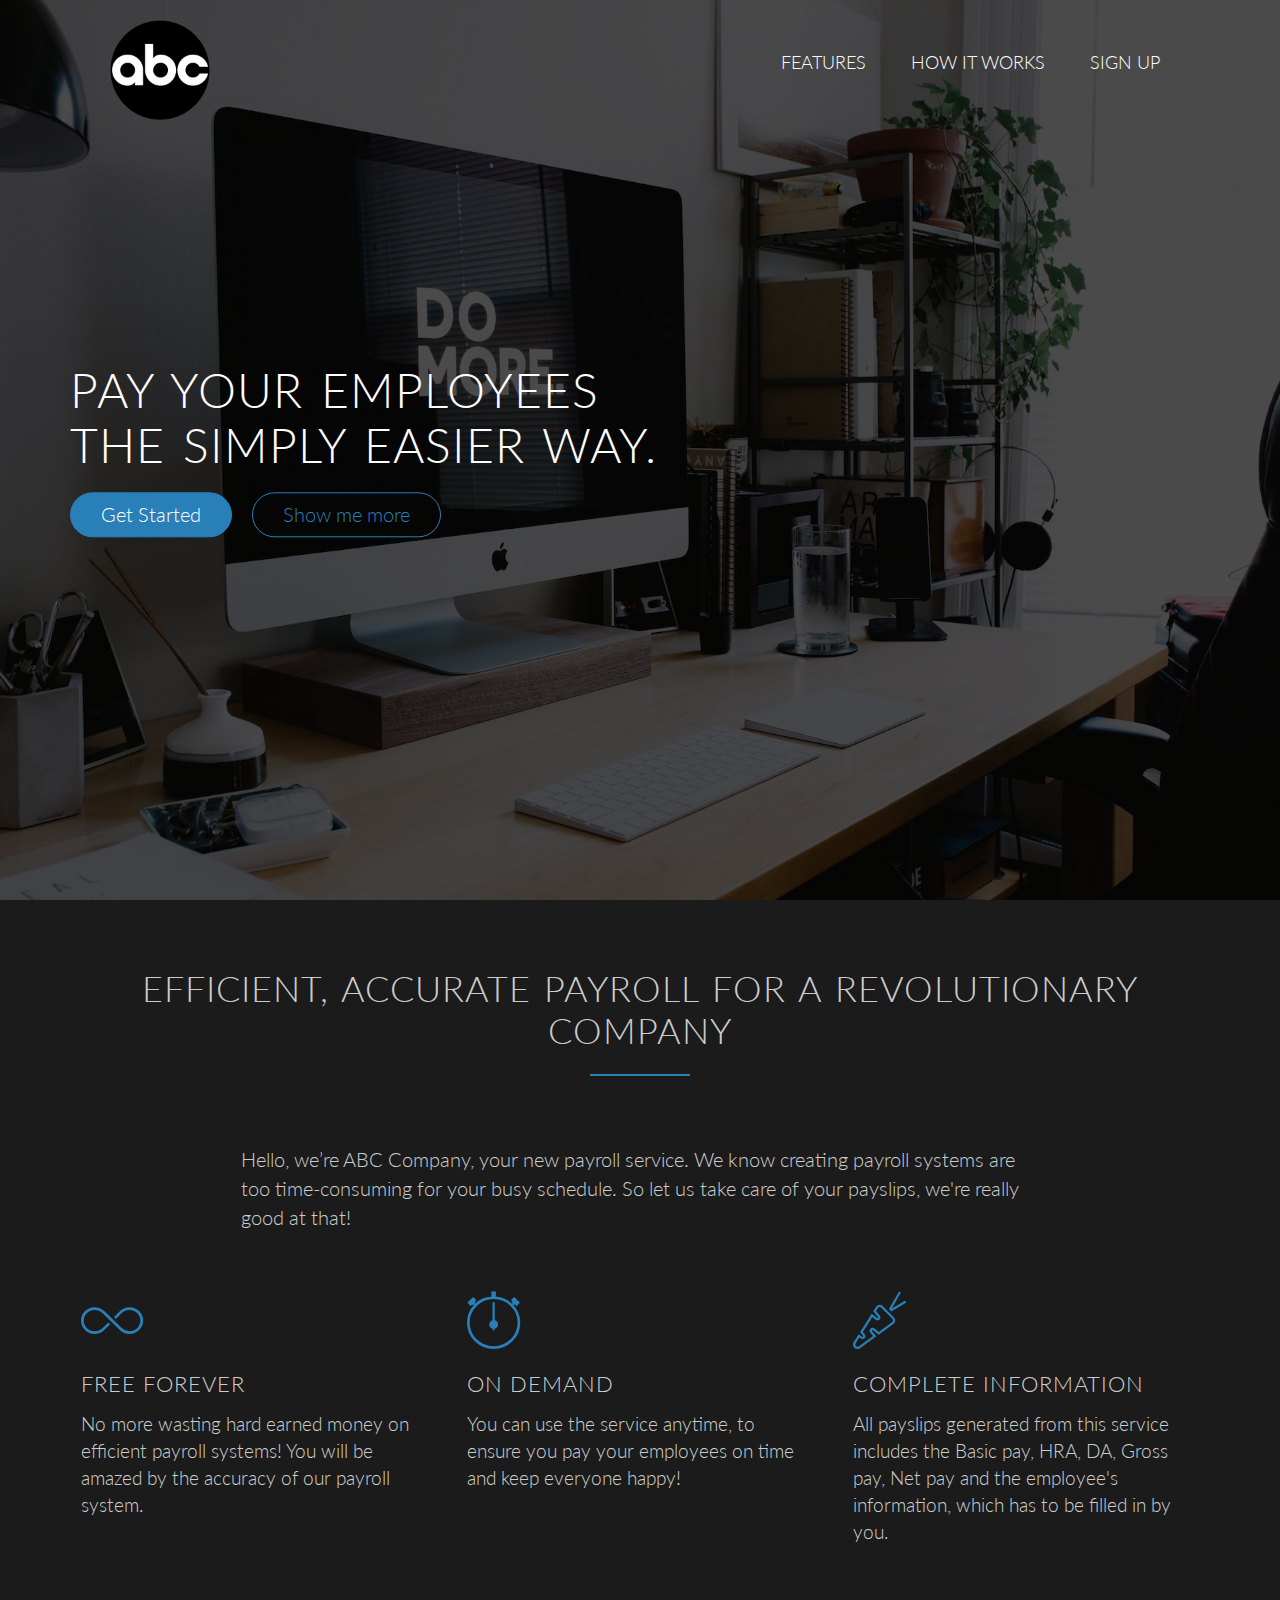
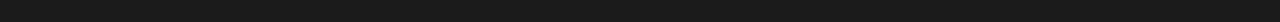
==== index.html @ 4383b429 "Initial Commit" ====
<!DOCTYPE html>
<html>
    
    <head>
        <link rel="stylesheet" type="text/css" href="vendors/css/normalize.css">
        <link rel="stylesheet" type="text/css" href="vendors/css/grid.css">
        <link rel="stylesheet" type="text/css" href="vendors/css/ionicons.min.css">
        <link rel="stylesheet" type="text/css" href="resources/css/style.css">
        <link rel="preconnect" href="https://fonts.gstatic.com">
        <link href="https://fonts.googleapis.com/css2?family=Lato:ital,wght@0,100;0,300;0,400;1,300&display=swap" rel="stylesheet">
        <title>ABC Employee Payroll</title>
    </head>

    <body>
        <header>
            <nav>
                <div class="row">
                   <img src="resources/img/logo.png" alt="ABC Company Logo" class="logo">
                   <ul class="main-nav">
                       <li><a href="#">Features</a></li>
                       <li><a href="#">How it works</a></li>
                       <!--<li><a href="#">Why us</a></li>-->
                       <li><a href="#">Sign Up</a></li>
                   </ul>
                </div>
            </nav>
            <div class="hero-text-box">
                <h1>Pay your employees<br>The simply easier way.</h1>
                <a class="btn btn-full" href="#">Get Started</a>
                <a class="btn btn-ghost" href="#">Show me more</a>
            </div>
        </header>

        <section></section>
        <!------>
        <section class="section-features">
            <div class="row">
                <h2>Efficient, accurate payroll for a revolutionary company</h2>
                <p class="long-copy">
                 Hello, we’re ABC Company, your new payroll service. We know creating payroll systems are too time-consuming for your busy schedule. So let us take care of your payslips, we're really good at that!
                </p>
            </div>
 
            <div class="row">
                 <div class="col span-1-of-3 box">
                     <i class="ion-ios-infinite-outline icon-big"></i>
                    <h3>Free Forever</h3>
                    <p>
                      No more wasting hard earned money on efficient payroll systems! You will be amazed by the accuracy of our payroll system.
                    </p>
                 </div>
 
                 <div class="col span-1-of-3 box">
                     <i class="ion-ios-stopwatch-outline icon-big"></i>
                     <h3>On Demand</h3>
                     <p>
                      You can use the service anytime, to ensure you pay your employees on time and keep everyone happy!
                     </p>
                 </div>
 
                 <div class="col span-1-of-3 box">
                     <i class="ion-ios-nutrition-outline icon-big"></i>
                     <h3>Complete Information</h3>
                     <p>
                      All payslips generated from this service includes the Basic pay, HRA, DA, Gross pay, Net pay and the employee's information, which has to be filled in by you.
                     </p>
                 </div>
            </div>
        </section>
 
    </body>
</html>
---- vendors/css/grid.css ----
/*  SECTIONS  ============================================================================= */

.section {
	clear: both;
	padding: 0px;
	margin: 0px;
}

/*  GROUPING  ============================================================================= */

.row {
    zoom: 1; /* For IE 6/7 (trigger hasLayout) */
}

.row:before,
.row:after {
    content:"";
    display:table;
}
.row:after {
    clear:both;
}

/*  GRID COLUMN SETUP   ==================================================================== */

.col {
	display: block;
	float:left;
	margin: 1% 0 1% 1.6%;
}

.col:first-child { margin-left: 0; } /* all browsers except IE6 and lower */


/*  REMOVE MARGINS AS ALL GO FULL WIDTH AT 480 PIXELS */

@media only screen and (max-width: 480px) {
	.col { 
		/*margin: 1% 0 1% 0%;*/
        margin: 0;
	}
}


/*  GRID OF TWO   ============================================================================= */


.span-2-of-2 {
	width: 100%;
}

.span-1-of-2 {
	width: 49.2%;
}

/*  GO FULL WIDTH AT LESS THAN 480 PIXELS */

@media only screen and (max-width: 480px) {
	.span-2-of-2 {
		width: 100%; 
	}
	.span-1-of-2 {
		width: 100%; 
	}
}


/*  GRID OF THREE   ============================================================================= */

	
.span-3-of-3 {
	width: 100%; 
}

.span-2-of-3 {
	width: 66.13%; 
}

.span-1-of-3 {
	width: 32.26%; 
}


/*  GO FULL WIDTH AT LESS THAN 480 PIXELS */

@media only screen and (max-width: 480px) {
	.span-3-of-3 {
		width: 100%; 
	}
	.span-2-of-3 {
		width: 100%; 
	}
	.span-1-of-3 {
		width: 100%;
	}
}

/*  GRID OF FOUR   ============================================================================= */

	
.span-4-of-4 {
	width: 100%; 
}

.span-3-of-4 {
	width: 74.6%; 
}

.span-2-of-4 {
	width: 49.2%; 
}

.span-1-of-4 {
	width: 23.8%; 
}


/*  GO FULL WIDTH AT LESS THAN 480 PIXELS */

@media only screen and (max-width: 480px) {
	.span-4-of-4 {
		width: 100%; 
	}
	.span-3-of-4 {
		width: 100%; 
	}
	.span-2-of-4 {
		width: 100%; 
	}
	.span-1-of-4 {
		width: 100%; 
	}
}


/*  GRID OF FIVE   ============================================================================= */

	
.span-5-of-5 {
	width: 100%;
}

.span-4-of-5 {
  	width: 79.68%; 
}

.span-3-of-5 {
  	width: 59.36%; 
}

.span-2-of-5 {
  	width: 39.04%;
}

.span-1-of-5 {
  	width: 18.72%;
}


/*  GO FULL WIDTH AT LESS THAN 480 PIXELS */

@media only screen and (max-width: 480px) {
	.span-5-of-5 {
		width: 100%; 
	}
	.span-4-of-5 {
		width: 100%; 
	}
	.span-3-of-5 {
		width: 100%; 
	}
	.span-2-of-5 {
		width: 100%; 
	}
	.span-1-of-5 {
		width: 100%; 
	}
}


/*  GRID OF SIX   ============================================================================= */


.span-6-of-6 {
	width: 100%;
}

.span-5-of-6 {
  	width: 83.06%;
}

.span-4-of-6 {
  	width: 66.13%;
}

.span-3-of-6 {
  	width: 49.2%;
}

.span-2-of-6 {
  	width: 32.26%;
}

.span-1-of-6 {
  	width: 15.33%;
}


/*  GO FULL WIDTH AT LESS THAN 480 PIXELS */

@media only screen and (max-width: 480px) {
	.span-6-of-6 {
		width: 100%; 
	}
	.span-5-of-6 {
		width: 100%; 
	}
	.span-4-of-6 {
		width: 100%; 
	}
	.span-3-of-6 {
		width: 100%; 
	}
	.span-2-of-6 {
		width: 100%; 
	}
	.span-1-of-6 {
		width: 100%; 
	}
}



/*  GRID OF SEVEN   ============================================================================= */


.span-7-of-7 {
	width: 100%;
}

.span-6-of-7 {
	width: 85.48%;
}

.span-5-of-7 {
  	width: 70.97%;
}

.span-4-of-7 {
  	width: 56.45%;
}

.span-3-of-7 {
  	width: 41.94%;
}

.span-2-of-7 {
  	width: 27.42%;
}

.span-1-of-7 {
  	width: 12.91%;
}


/*  GO FULL WIDTH AT LESS THAN 480 PIXELS */

@media only screen and (max-width: 480px) {
	.span-7-of-7 {
		width: 100%; 
	}
	.span-6-of-7 {
		width: 100%; 
	}
	.span-5-of-7 {
		width: 100%; 
	}
	.span-4-of-7 {
		width: 100%; 
	}
	.span-3-of-7 {
		width: 100%; 
	}
	.span-2-of-7 {
		width: 100%; 
	}
	.span-1-of-7 {
		width: 100%; 
	}
}


/*  GRID OF EIGHT   ============================================================================= */

	
.span-8-of-8 {
	width: 100%;
}

.span-7-of-8 {
	width: 87.3%; 
}

.span-6-of-8 {
	width: 74.6%; 
}

.span-5-of-8 {
	width: 61.9%; 
}

.span-4-of-8 {
	width: 49.2%; 
}

.span-3-of-8 {
	width: 36.5%;
}

.span-2-of-8 {
	width: 23.8%; 
}

.span-1-of-8 {
	width: 11.1%; 
}


/*  GO FULL WIDTH AT LESS THAN 480 PIXELS */

@media only screen and (max-width: 480px) {
	.span-8-of-8 {
		width: 100%; 
	}
	.span-7-of-8 {
		width: 100%; 
	}
	.span-6-of-8 {
		width: 100%; 
	}
	.span-5-of-8 {
		width: 100%; 
	}
	.span-4-of-8 {
		width: 100%; 
	}
	.span-3-of-8 {
		width: 100%; 
	}
	.span-2-of-8 {
		width: 100%; 
	}
	.span-1-of-8 {
		width: 100%; 
	}
}


/*  GRID OF NINE   ============================================================================= */


.span-9-of-9 {
	width: 100%;
}

.span-8-of-9 {
	width: 88.71%;
}

.span-7-of-9 {
	width: 77.42%; 
}

.span-6-of-9 {
	width: 66.13%; 
}

.span-5-of-9 {
	width: 54.84%; 
}

.span-4-of-9 {
	width: 43.55%; 
}

.span-3-of-9 {
	width: 32.26%;
}

.span-2-of-9 {
	width: 20.97%; 
}

.span-1-of-9 {
	width: 9.68%; 
}


/*  GO FULL WIDTH AT LESS THAN 480 PIXELS */

@media only screen and (max-width: 480px) {
	.span-9-of-9 {
		width: 100%; 
	}
	.span-8-of-9 {
		width: 100%; 
	}
	.span-7-of-9 {
		width: 100%; 
	}
	.span-6-of-9 {
		width: 100%; 
	}
	.span-5-of-9 {
		width: 100%; 
	}
	.span-4-of-9 {
		width: 100%; 
	}
	.span-3-of-9 {
		width: 100%; 
	}
	.span-2-of-9 {
		width: 100%; 
	}
	.span-1-of-9 {
		width: 100%; 
	}
}


/*  GRID OF TEN   ============================================================================= */


.span-10-of-10 {
	width: 100%;
}

.span-9-of-10 {
	width: 89.84%;
}

.span-8-of-10 {
	width: 79.68%;
}

.span-7-of-10 {
	width: 69.52%; 
}

.span-6-of-10 {
	width: 59.36%; 
}

.span-5-of-10 {
	width: 49.2%; 
}

.span-4-of-10 {
	width: 39.04%; 
}

.span-3-of-10 {
	width: 28.88%;
}

.span-2-of-10 {
	width: 18.72%; 
}

.span-1-of-10 {
	width: 8.56%; 
}


/*  GO FULL WIDTH AT LESS THAN 480 PIXELS */

@media only screen and (max-width: 480px) {
	.span-10-of-10 {
		width: 100%; 
	}
	.span-9-of-10 {
		width: 100%; 
	}
	.span-8-of-10 {
		width: 100%; 
	}
	.span-7-of-10 {
		width: 100%; 
	}
	.span-6-of-10 {
		width: 100%; 
	}
	.span-5-of-10 {
		width: 100%; 
	}
	.span-4-of-10 {
		width: 100%; 
	}
	.span-3-of-10 {
		width: 100%; 
	}
	.span-2-of-10 {
		width: 100%; 
	}
	.span-1-of-10 {
		width: 100%; 
	}
}


/*  GRID OF ELEVEN   ============================================================================= */

.span-11-of-11 {
	width: 100%;
}

.span-10-of-11 {
	width: 90.76%;
}

.span-9-of-11 {
	width: 81.52%;
}

.span-8-of-11 {
	width: 72.29%;
}

.span-7-of-11 {
	width: 63.05%; 
}

.span-6-of-11 {
	width: 53.81%; 
}

.span-5-of-11 {
	width: 44.58%; 
}

.span-4-of-11 {
	width: 35.34%; 
}

.span-3-of-11 {
	width: 26.1%;
}

.span-2-of-11 {
	width: 16.87%; 
}

.span-1-of-11 {
	width: 7.63%; 
}


/*  GO FULL WIDTH AT LESS THAN 480 PIXELS */

@media only screen and (max-width: 480px) {
	.span-11-of-11 {
		width: 100%; 
	}
	.span-10-of-11 {
		width: 100%; 
	}
	.span-9-of-11 {
		width: 100%; 
	}
	.span-8-of-11 {
		width: 100%; 
	}
	.span-7-of-11 {
		width: 100%; 
	}
	.span-6-of-11 {
		width: 100%; 
	}
	.span-5-of-11 {
		width: 100%; 
	}
	.span-4-of-11 {
		width: 100%; 
	}
	.span-3-of-11 {
		width: 100%; 
	}
	.span-2-of-11 {
		width: 100%; 
	}
	.span-1-of-11 {
		width: 100%; 
	}
}


/*  GRID OF TWELVE   ============================================================================= */

.span-12-of-12 {
	width: 100%;
}

.span-11-of-12 {
	width: 91.53%;
}

.span-10-of-12 {
	width: 83.06%;
}

.span-9-of-12 {
	width: 74.6%;
}

.span-8-of-12 {
	width: 66.13%;
}

.span-7-of-12 {
	width: 57.66%; 
}

.span-6-of-12 {
	width: 49.2%; 
}

.span-5-of-12 {
	width: 40.73%; 
}

.span-4-of-12 {
	width: 32.26%; 
}

.span-3-of-12 {
	width: 23.8%;
}

.span-2-of-12 {
	width: 15.33%; 
}

.span-1-of-12 {
	width: 6.86%; 
}


/*  GO FULL WIDTH AT LESS THAN 480 PIXELS */

@media only screen and (max-width: 480px) {
	.span-12-of-12 {
		width: 100%; 
	}
	.span-11-of-12 {
		width: 100%; 
	}
	.span-10-of-12 {
		width: 100%; 
	}
	.span-9-of-12 {
		width: 100%; 
	}
	.span-8-of-12 {
		width: 100%; 
	}
	.span-7-of-12 {
		width: 100%; 
	}
	.span-6-of-12 {
		width: 100%; 
	}
	.span-5-of-12 {
		width: 100%; 
	}
	.span-4-of-12 {
		width: 100%; 
	}
	.span-3-of-12 {
		width: 100%; 
	}
	.span-2-of-12 {
		width: 100%; 
	}
	.span-1-of-12 {
		width: 100%; 
	}
}
---- resources/css/style.css ----
/*
BLUE COLOR: #2980b9
BLUE COLOR 2: #236d9d
*/


/*-------------------------------------------------------
-----------------------BASIC SETUP-----------------------
---------------------------------------------------------*/

* {
    margin: 0;
    padding: 0;
    box-sizing: border-box;
}

html {
    background-color: #1b1b1b;
    color: rgba(253, 253, 253, 0.801);
    font-family: 'Lato', 'Arial', sans-serif;
    font-weight: 300;
    font-size: 20px;
    text-rendering: optimizeLegibility;
}

.clearfix {zoom: 1}
.clearfix:after {
    content: '-';
    clear: both;
    display: block;
    height: 0;
    visibility: hidden;
}

/*****/
/*---------------------------------------------------------------
-----------------------REUSABLE COMPONENTS-----------------------
-----------------------------------------------------------------*/

.row {
    max-width: 1140px;
    margin: 0 auto;
}

.section {
    padding: 80px 0;
}

.box {
    padding: 1%;
}


/*-----------------------HEADINGS-----------------------*/

h1,
h2,
h3 { 
    font-weight: 300;
    text-transform: uppercase;
    letter-spacing: 1px; 
}

h1 {
    margin-top: 0;
    margin-bottom: 20px;
    color: #fff;
    font-size: 240%;
    word-spacing: 4px;
}

h2{
    font-size: 180%;
    word-spacing: 2px;
    text-align: center;
    margin: 6% 0%;
}

h3{
    font-size: 110%;
    margin-bottom: 15px;
}

h2:after {
    display: block;
    height: 2px;
    background-color: #2980b9;
    content: " ";
    width: 100px;
    margin: 0 auto;
    margin-top: 23px;
}

/*-----------------------PARAGRAPHS-----------------------*/

.long-copy {
    line-height: 145%;
    width: 70%;
    margin-left: 15%;
}

.box p{
    font-size: 93%;
    line-height: 145%;
}

/*-----------------------ICONS-----------------------*/

.icon-big {
    font-size: 355%;
    display: block;
    color: #2980b9;
    margin-bottom: 10px;

}

.icon-small {
    display: inline-block;
    width: 30px;
    text-align: center;
    color: #2980b9;
    font-size: 120%;
    margin-right: 10px;

    /*secrets to allign text and icons*/
    line-height: 120%;
    vertical-align: middle;
    margin-top: -5px;
}

/*-----------------------LINKS------------------------*/

a:link,
a:visited {
    color: #2980b9;
    text-decoration: none;
    padding-bottom: 1px;
    border-bottom: 1px solid #2980b9;
    transition: border-bottom 0.6s, color 0.6s;
}

a:hover,
a:active {
    color: #555;
    border-bottom: 1px solid transparent;
}

/*-----------------------BUTTONS-----------------------*/

.btn:link,
.btn:visited,
input[type=submit] {
    display: inline-block;
    padding: 10px 30px;
    font-weight: 300;
    text-decoration: none;
    border-radius: 200px;
    transition: background-color 0.2s, border 0.2s, color 0.2s;
}

.btn-full:link,
.btn-full:visited,
input[type=submit] {
    background-color: #2980b9;
    border: 1px solid #2980b9;
    color: #fff;
    margin-right: 15px;
}

.btn-ghost:link,
.btn-ghost:visited {
    border: 1px solid #2980b9;
    color: #2980b9;
}

.btn:hover,
.btn:active,
input[type=submit]:hover,
input[type=submit]:active {
    background-color: #236d9d;
}

.btn-full:hover,
.btn-full:active {
    background-color: #236d9d;
    border: 1px solid #236d9d;
}

.btn-ghost:hover,
.btn-ghost:active {
    border: 1px solid #236d9d;
    color: #fff;
}




/*----------------------------------------------------
-------------------------HEADER-----------------------
------------------------------------------------------*/

header {
    background-image: linear-gradient(rgba(0, 0, 0, 0.700), rgba(0, 0, 0, 0.70)), url(img/hero.jpg);
    background-size: cover;
    background-position: center;
    height: 100vh;
    background-attachment: fixed;
}

.hero-text-box {
    position: absolute;
    width: 1140px;
    top: 50%;
    left: 50%;
    transform: translate(-50%, -50%);
}

.logo {
    height: 100px;
    width: auto;
    float: left;
    margin-top: 20px;
    margin-left: 40px;
}

.main-nav {
    float: right;
    list-style: none;
    margin-top: 50px;
    margin-right: 50px;
}

.main-nav li {
    display: inline;
    margin-left: 40px;
}

.main-nav li a:link,
.main-nav li a:visited {
    padding: 8px 0px;
    color: #fff;
    text-decoration: none;
    text-transform: uppercase;
    font-size: 90%;
    border-bottom: 2px solid transparent;
    transition: border-bottom 0.4s;
}

.main-nav li a:hover,
.main-nav li a:active {
    border-bottom: 2px solid #2980b9;
}

/*----------------------------------------------------
-------------------------FEATURES---------------------
------------------------------------------------------*/

.section-features {
    margin-bottom: 53px;
}

.section-features .long-copy {
    margin-bottom: 25px;
}
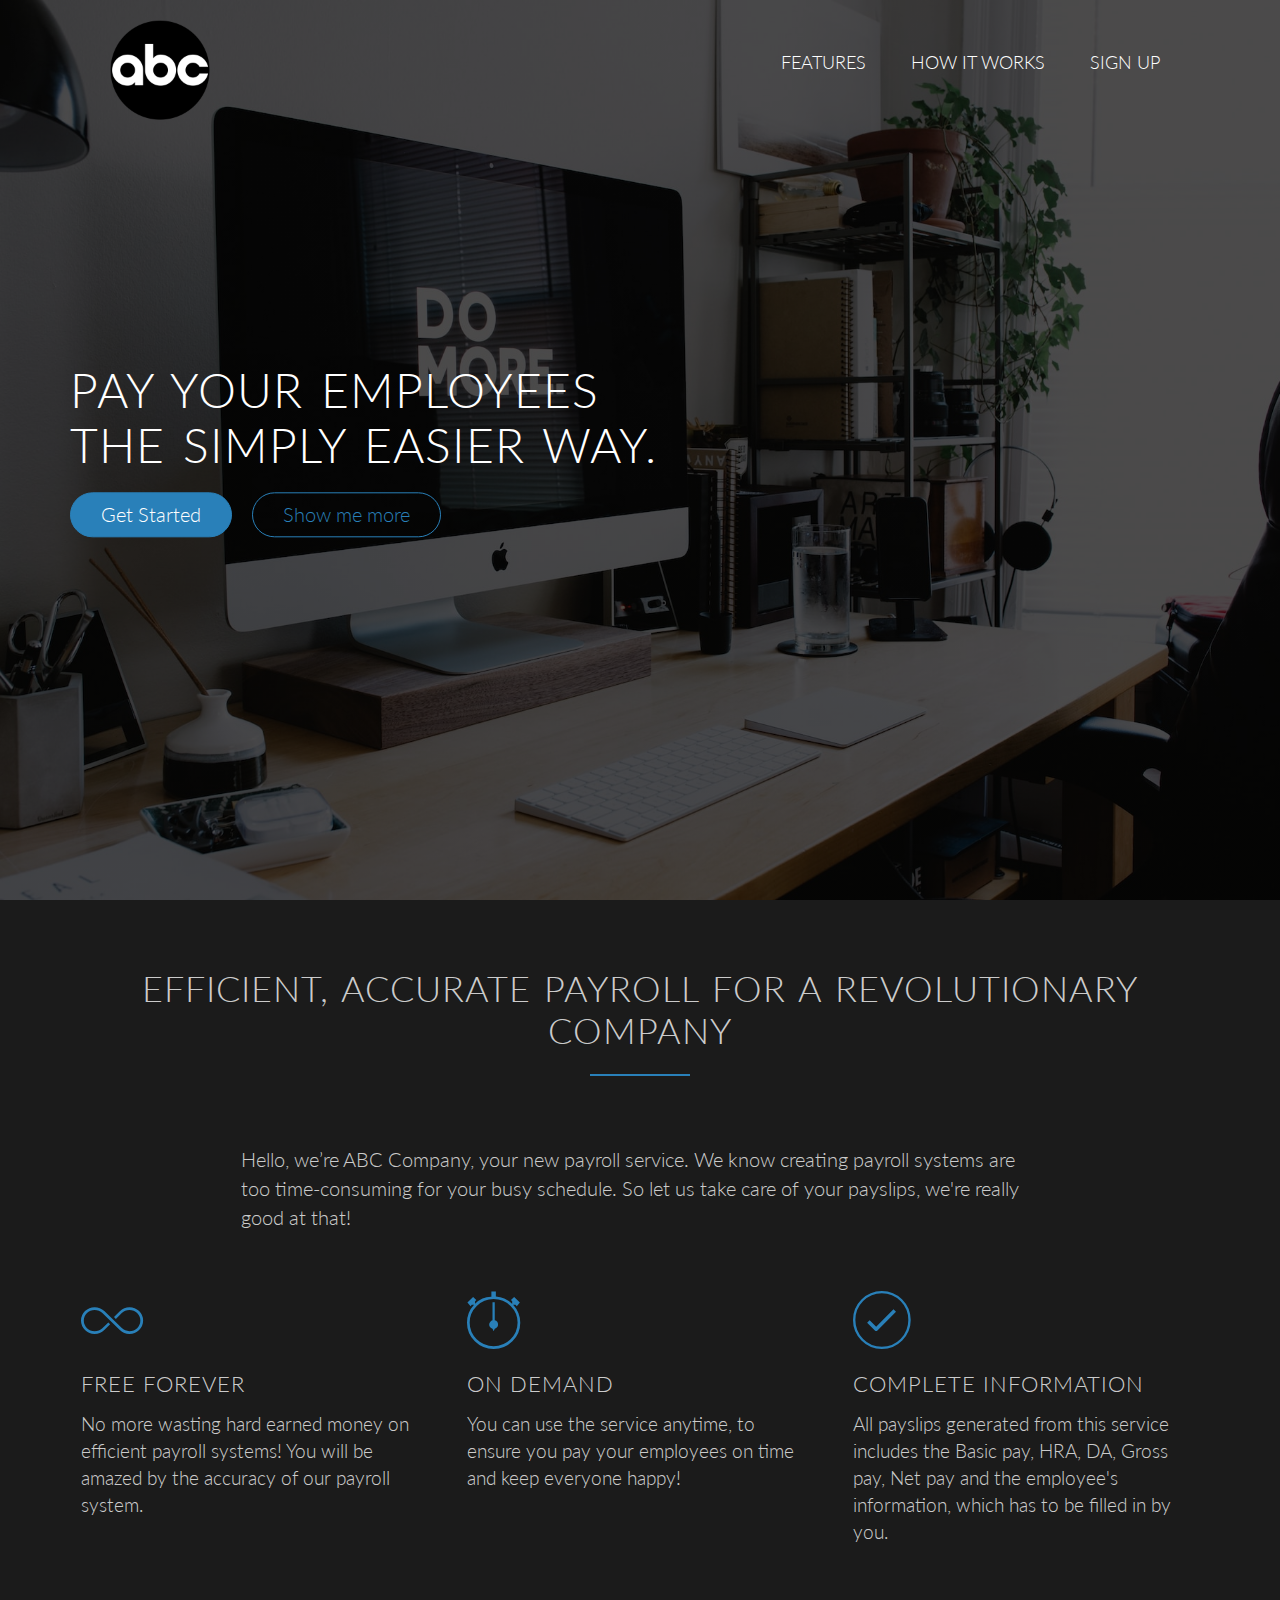
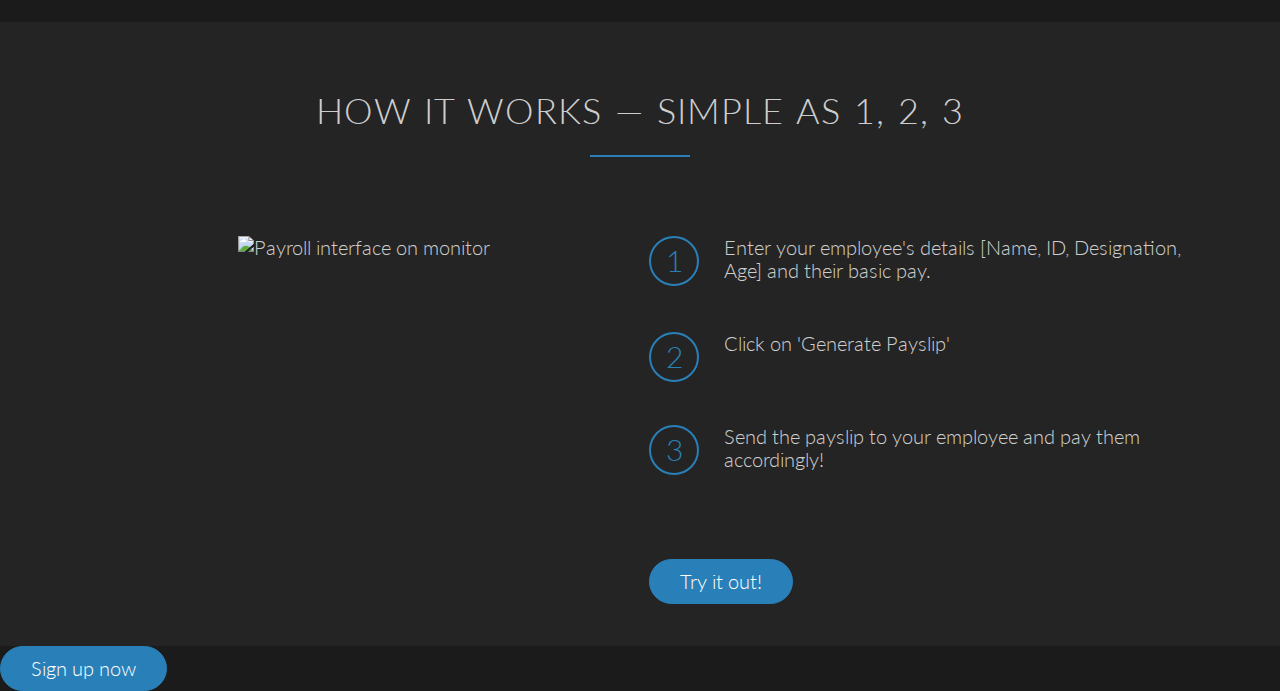
==== commit de1482be: "Second Class Commit" ====
--- a/index.html
+++ b/index.html
@@ -59,7 +59,7 @@
                  </div>
  
                  <div class="col span-1-of-3 box">
-                     <i class="ion-ios-nutrition-outline icon-big"></i>
+                     <i class="ion-ios-checkmark-outline icon-big"></i>
                      <h3>Complete Information</h3>
                      <p>
                       All payslips generated from this service includes the Basic pay, HRA, DA, Gross pay, Net pay and the employee's information, which has to be filled in by you.
@@ -67,6 +67,37 @@
                  </div>
             </div>
         </section>
+
+        <section class="section-steps">
+            <div class="row">
+                <h2>How it works &mdash; Simple as 1, 2, 3</h2>
+            </div>
+            <div class="row">
+                <div class="col span-1-of-2">
+                    <img src="" alt="Payroll interface on monitor" class="interface">
+                </div>
+                <div class="col span-1-of-2">
+                    <div class="works-step">
+                        <div>1</div>
+                        <p>Enter your employee's details [Name, ID, Designation, Age] and their basic pay.</p>
+                    </div>
+                    <div class="works-step">
+                         <div>2</div>
+                         <p>Click on 'Generate Payslip'</p>
+                     </div>
+                     <div class="works-step">
+                         <div>3</div>
+                         <p>Send the payslip to your employee and pay them accordingly!</p>
+                     </div>
  
+                     <a class="btn btn-full" href="#">Try it out!</a>
+                </div>
+            </div>
+        </section>
+
+        <div>
+            <a href="#" class="btn btn-full">Sign up now</a>
+        </div>
+
     </body>
 </html>--- a/resources/css/style.css
+++ b/resources/css/style.css
@@ -262,3 +262,51 @@
 .section-features .long-copy {
     margin-bottom: 25px;
 }
+
+/*----------------------------------------------------
+-------------------HOW IT WORKS-----------------------
+------------------------------------------------------*/
+
+.section-steps {
+    background-color: #242424;
+    padding-bottom: 30px;
+}
+
+.steps-box:first-child {
+    text-align: right;
+    padding-right: 3%;
+    margin-top: 30px;
+}
+
+.steps-box:last-child {
+    padding-left: 3%;
+    margin-top: 70px;
+}
+
+.interface {
+    width: 40%;
+    margin-left: 30%;
+    margin-bottom: 4%;
+}
+
+.works-step {
+    margin-bottom: 50px;
+}
+
+.works-step:last-of-type {
+    margin-bottom: 88px;
+    margin-top: 70px;
+}
+
+.works-step div {
+    color: #2980b9;
+    border: 2px solid #2980b9;
+    border-radius: 50%;
+    height: 50px;
+    width: 50px;
+    text-align: center;
+    padding: 5px;
+    float: left;
+    font-size: 150%;
+    margin-right: 25px;
+}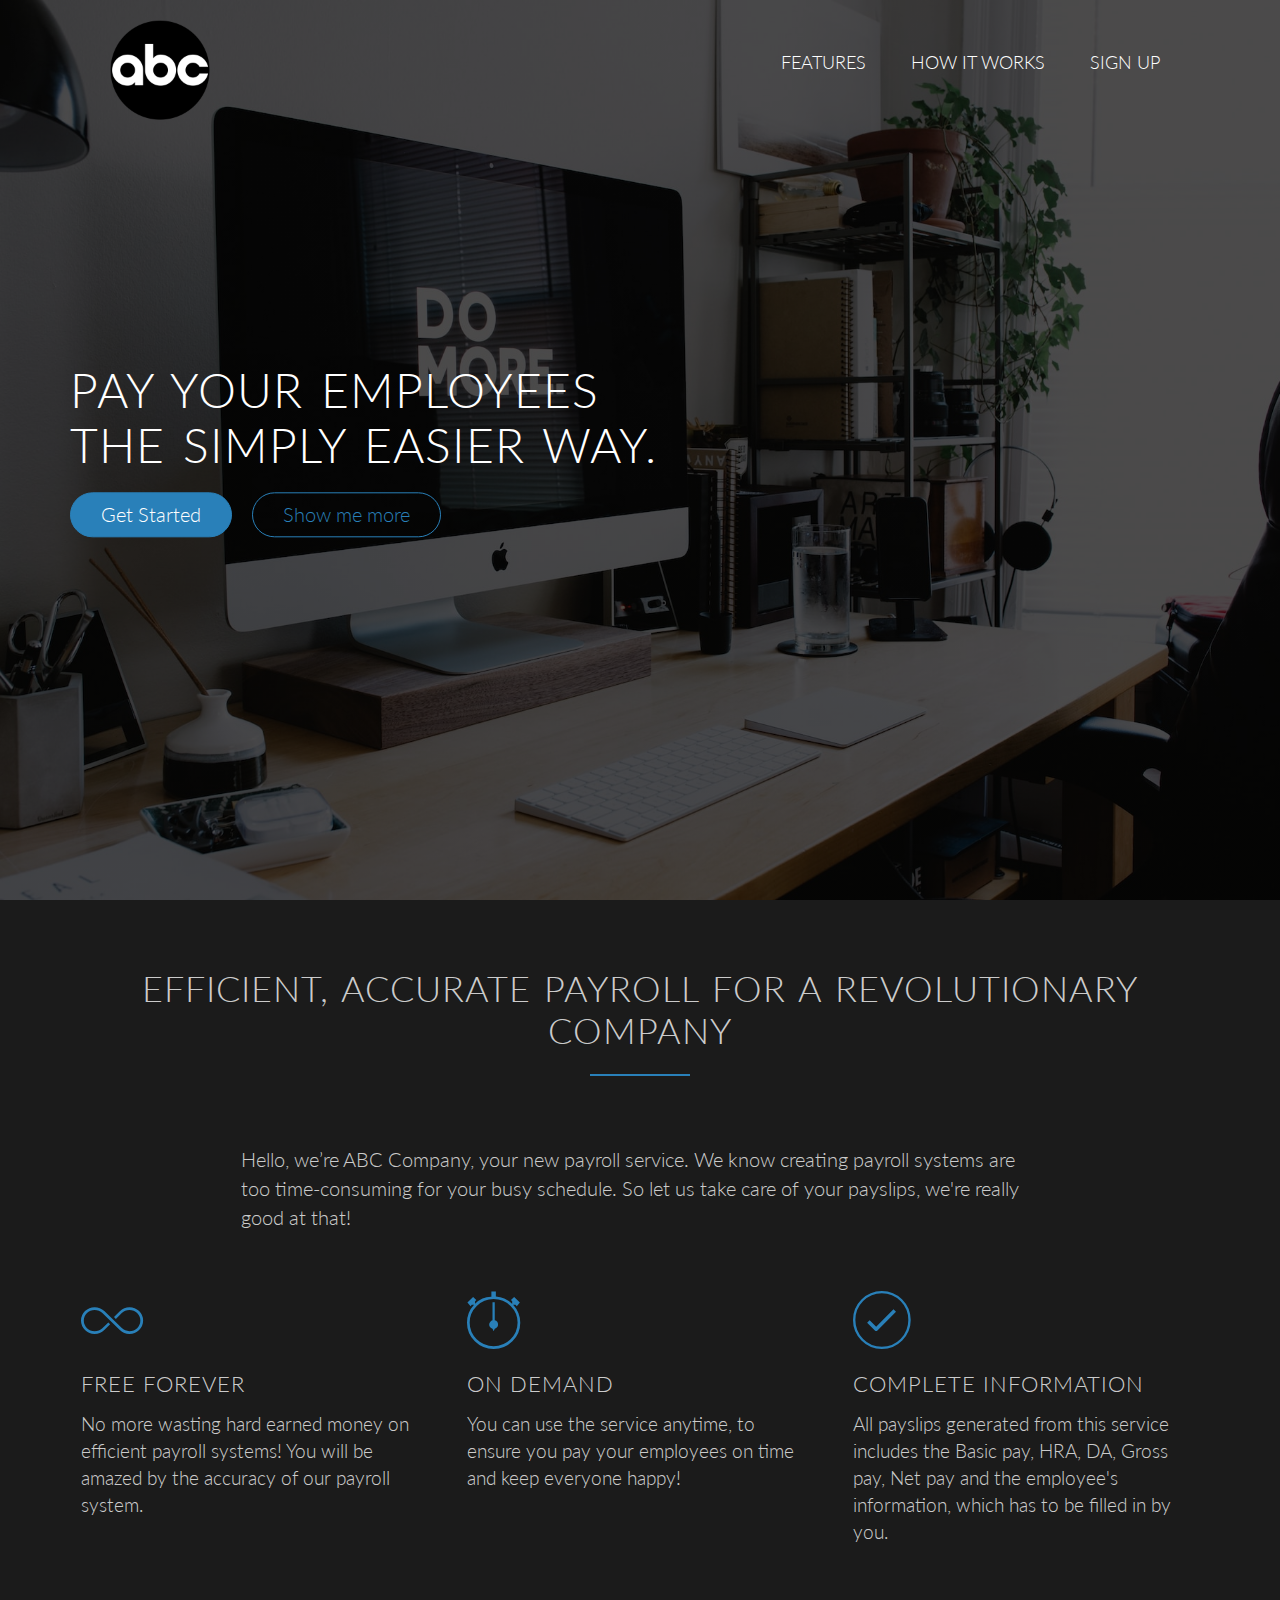
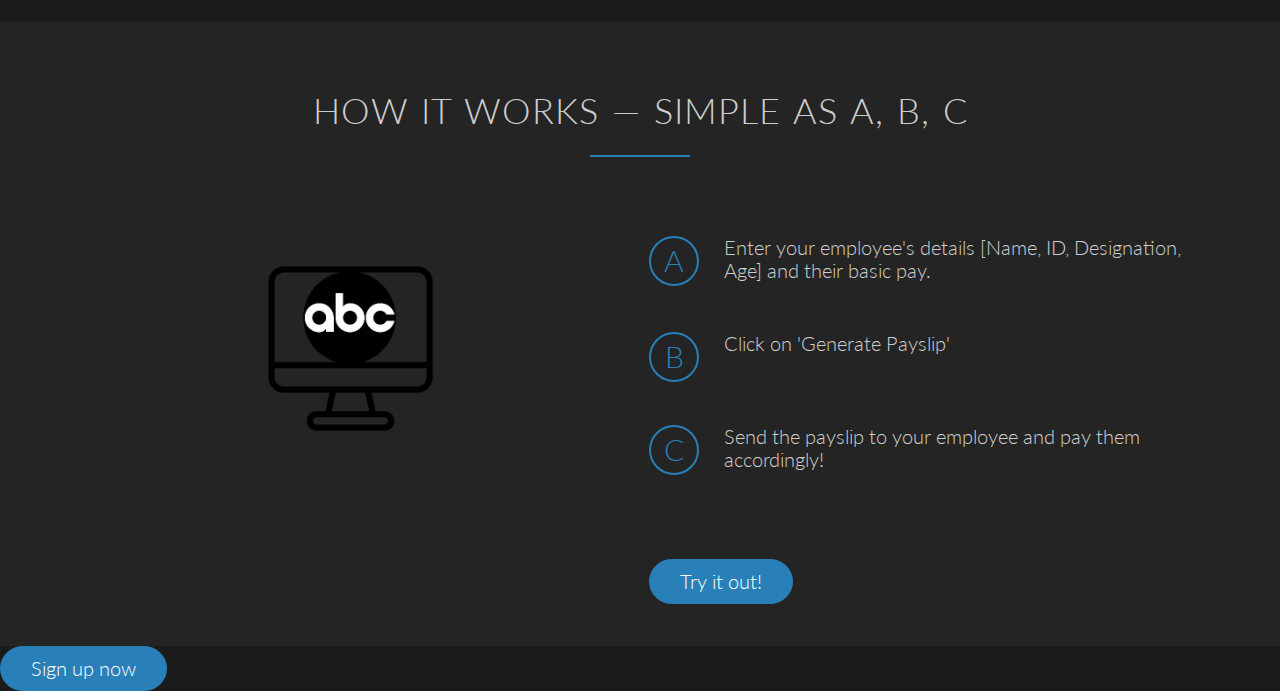
==== commit ee87b7c4: "How it Works Section Complete" ====
--- a/index.html
+++ b/index.html
@@ -1,103 +1,110 @@
 <!DOCTYPE html>
 <html>
     
-    <head>
-        <link rel="stylesheet" type="text/css" href="vendors/css/normalize.css">
-        <link rel="stylesheet" type="text/css" href="vendors/css/grid.css">
-        <link rel="stylesheet" type="text/css" href="vendors/css/ionicons.min.css">
-        <link rel="stylesheet" type="text/css" href="resources/css/style.css">
-        <link rel="preconnect" href="https://fonts.gstatic.com">
-        <link href="https://fonts.googleapis.com/css2?family=Lato:ital,wght@0,100;0,300;0,400;1,300&display=swap" rel="stylesheet">
-        <title>ABC Employee Payroll</title>
-    </head>
+  <head>
+    <link rel="stylesheet" type="text/css" href="vendors/css/normalize.css" />
+    <link rel="stylesheet" type="text/css" href="vendors/css/grid.css" />
+    <link rel="stylesheet" type="text/css" href="vendors/css/ionicons.min.css"/>
+    <link rel="stylesheet" type="text/css" href="resources/css/style.css" />
+    <link rel="preconnect" href="https://fonts.gstatic.com"/>
+    <link href="https://fonts.googleapis.com/css2?family=Lato:ital,wght@0,100;0,300;0,400;1,300&display=swap" rel="stylesheet"/>
+    <title>ABC Employee Payroll</title>
+  </head>
 
-    <body>
-        <header>
-            <nav>
-                <div class="row">
-                   <img src="resources/img/logo.png" alt="ABC Company Logo" class="logo">
-                   <ul class="main-nav">
-                       <li><a href="#">Features</a></li>
-                       <li><a href="#">How it works</a></li>
-                       <!--<li><a href="#">Why us</a></li>-->
-                       <li><a href="#">Sign Up</a></li>
-                   </ul>
-                </div>
-            </nav>
-            <div class="hero-text-box">
-                <h1>Pay your employees<br>The simply easier way.</h1>
-                <a class="btn btn-full" href="#">Get Started</a>
-                <a class="btn btn-ghost" href="#">Show me more</a>
-            </div>
-        </header>
+  <body>
 
-        <section></section>
-        <!------>
-        <section class="section-features">
-            <div class="row">
-                <h2>Efficient, accurate payroll for a revolutionary company</h2>
-                <p class="long-copy">
-                 Hello, we’re ABC Company, your new payroll service. We know creating payroll systems are too time-consuming for your busy schedule. So let us take care of your payslips, we're really good at that!
-                </p>
-            </div>
- 
-            <div class="row">
-                 <div class="col span-1-of-3 box">
-                     <i class="ion-ios-infinite-outline icon-big"></i>
-                    <h3>Free Forever</h3>
-                    <p>
-                      No more wasting hard earned money on efficient payroll systems! You will be amazed by the accuracy of our payroll system.
-                    </p>
-                 </div>
- 
-                 <div class="col span-1-of-3 box">
-                     <i class="ion-ios-stopwatch-outline icon-big"></i>
-                     <h3>On Demand</h3>
-                     <p>
-                      You can use the service anytime, to ensure you pay your employees on time and keep everyone happy!
-                     </p>
-                 </div>
- 
-                 <div class="col span-1-of-3 box">
-                     <i class="ion-ios-checkmark-outline icon-big"></i>
-                     <h3>Complete Information</h3>
-                     <p>
-                      All payslips generated from this service includes the Basic pay, HRA, DA, Gross pay, Net pay and the employee's information, which has to be filled in by you.
-                     </p>
-                 </div>
-            </div>
-        </section>
+    <header>
+      <nav>
+        <div class="row">
+          <img src="resources/img/logo.png" alt="ABC Company Logo" class="logo"/>
+          <ul class="main-nav">
+            <li><a href="#">Features</a></li>
+            <li><a href="#">How it works</a></li>
+            <!--<li><a href="#">Why us</a></li>-->
+            <li><a href="#">Sign Up</a></li>
+          </ul>
+        </div>
+      </nav>
 
-        <section class="section-steps">
-            <div class="row">
-                <h2>How it works &mdash; Simple as 1, 2, 3</h2>
-            </div>
-            <div class="row">
-                <div class="col span-1-of-2">
-                    <img src="" alt="Payroll interface on monitor" class="interface">
-                </div>
-                <div class="col span-1-of-2">
-                    <div class="works-step">
-                        <div>1</div>
-                        <p>Enter your employee's details [Name, ID, Designation, Age] and their basic pay.</p>
-                    </div>
-                    <div class="works-step">
-                         <div>2</div>
-                         <p>Click on 'Generate Payslip'</p>
-                     </div>
-                     <div class="works-step">
-                         <div>3</div>
-                         <p>Send the payslip to your employee and pay them accordingly!</p>
-                     </div>
- 
-                     <a class="btn btn-full" href="#">Try it out!</a>
-                </div>
-            </div>
-        </section>
+      <div class="hero-text-box">
+        <h1>Pay your employees <br/>The simply easier way.</h1>
+        <a class="btn btn-full" href="#">Get Started</a>
+        <a class="btn btn-ghost" href="#">Show me more</a>
+      </div>
+    </header>
 
-        <div>
-            <a href="#" class="btn btn-full">Sign up now</a>
+    <section class="section-features">
+      <div class="row">
+        <h2>Efficient, accurate payroll for a revolutionary company</h2>
+        <p class="long-copy">
+          Hello, we’re ABC Company, your new payroll service. We know creating payroll systems are too time-consuming for your busy schedule. So let us take care of your payslips, we're really good at that!
+        </p>
+      </div>
+
+      <div class="row">
+        <div class="col span-1-of-3 box">
+          <i class="ion-ios-infinite-outline icon-big"></i>
+          <h3>Free Forever</h3>
+          <p>
+            No more wasting hard earned money on efficient payroll systems! You will be amazed by the accuracy of our payroll system.
+          </p>
         </div>
 
-    </body>
+        <div class="col span-1-of-3 box">
+          <i class="ion-ios-stopwatch-outline icon-big"></i>
+          <h3>On Demand</h3>
+          <p>
+            You can use the service anytime, to ensure you pay your employees on time and keep everyone happy!
+          </p>
+        </div>
+  <!------->
+        <div class="col span-1-of-3 box">
+          <i class="ion-ios-checkmark-outline icon-big"></i>
+          <h3>Complete Information</h3>
+          <p>
+            All payslips generated from this service includes the Basic pay, HRA, DA, Gross pay, Net pay and the employee's information, which has to be filled in by you.
+          </p>
+        </div>
+      </div>
+    </section>
+
+    <section class="section-steps">
+      <div class="row">
+        <h2>How it works &mdash; Simple as A, B, C</h2>
+      </div>
+
+      <div class="row">
+        <div class="col span-1-of-2">
+          <img src="resources/img/interface-monitor.png" alt="Payroll interface on monitor" class="interface"/>
+        </div>
+
+        <div class="col span-1-of-2">
+          <div class="works-step">
+            <div>A</div>
+            <p>
+              Enter your employee's details [Name, ID, Designation, Age] and their basic pay.
+            </p>
+          </div>
+
+          <div class="works-step">
+            <div>B</div>
+            <p>Click on 'Generate Payslip'</p>
+          </div>
+
+          <div class="works-step">
+            <div>C</div>
+            <p>Send the payslip to your employee and pay them accordingly!</p>
+          </div>
+
+          <a class="btn btn-full" href="#">Try it out!</a>
+        </div>
+      </div>
+    </section>
+
+    <div>
+      <a href="#" class="btn btn-full">Sign up now</a>
+    </div>
+
+  </body>
+
 </html>--- a/resources/css/style.css
+++ b/resources/css/style.css
@@ -3,33 +3,34 @@
 BLUE COLOR 2: #236d9d
 */
 
-
 /*-------------------------------------------------------
 -----------------------BASIC SETUP-----------------------
 ---------------------------------------------------------*/
 
 * {
-    margin: 0;
-    padding: 0;
-    box-sizing: border-box;
+  margin: 0;
+  padding: 0;
+  box-sizing: border-box;
 }
 
 html {
-    background-color: #1b1b1b;
-    color: rgba(253, 253, 253, 0.801);
-    font-family: 'Lato', 'Arial', sans-serif;
-    font-weight: 300;
-    font-size: 20px;
-    text-rendering: optimizeLegibility;
-}
-
-.clearfix {zoom: 1}
+  background-color: #1b1b1b;
+  color: rgba(253, 253, 253, 0.801);
+  font-family: "Lato", "Arial", sans-serif;
+  font-weight: 300;
+  font-size: 20px;
+  text-rendering: optimizeLegibility;
+}
+
+.clearfix {
+  zoom: 1;
+}
 .clearfix:after {
-    content: '-';
-    clear: both;
-    display: block;
-    height: 0;
-    visibility: hidden;
+  content: "-";
+  clear: both;
+  display: block;
+  height: 0;
+  visibility: hidden;
 }
 
 /*****/
@@ -38,217 +39,213 @@
 -----------------------------------------------------------------*/
 
 .row {
-    max-width: 1140px;
-    margin: 0 auto;
+  max-width: 1140px;
+  margin: 0 auto;
 }
 
 .section {
-    padding: 80px 0;
+  padding: 80px 0;
 }
 
 .box {
-    padding: 1%;
-}
-
+  padding: 1%;
+}
 
 /*-----------------------HEADINGS-----------------------*/
 
 h1,
 h2,
-h3 { 
-    font-weight: 300;
-    text-transform: uppercase;
-    letter-spacing: 1px; 
+h3 {
+  font-weight: 300;
+  text-transform: uppercase;
+  letter-spacing: 1px;
 }
 
 h1 {
-    margin-top: 0;
-    margin-bottom: 20px;
-    color: #fff;
-    font-size: 240%;
-    word-spacing: 4px;
-}
-
-h2{
-    font-size: 180%;
-    word-spacing: 2px;
-    text-align: center;
-    margin: 6% 0%;
-}
-
-h3{
-    font-size: 110%;
-    margin-bottom: 15px;
+  margin-top: 0;
+  margin-bottom: 20px;
+  color: #fff;
+  font-size: 240%;
+  word-spacing: 4px;
+}
+
+h2 {
+  font-size: 180%;
+  word-spacing: 2px;
+  text-align: center;
+  margin: 6% 0%;
+}
+
+h3 {
+  font-size: 110%;
+  margin-bottom: 15px;
 }
 
 h2:after {
-    display: block;
-    height: 2px;
-    background-color: #2980b9;
-    content: " ";
-    width: 100px;
-    margin: 0 auto;
-    margin-top: 23px;
+  display: block;
+  height: 2px;
+  background-color: #2980b9;
+  content: " ";
+  width: 100px;
+  margin: 0 auto;
+  margin-top: 23px;
 }
 
 /*-----------------------PARAGRAPHS-----------------------*/
 
 .long-copy {
-    line-height: 145%;
-    width: 70%;
-    margin-left: 15%;
-}
-
-.box p{
-    font-size: 93%;
-    line-height: 145%;
+  line-height: 145%;
+  width: 70%;
+  margin-left: 15%;
+}
+
+.box p {
+  font-size: 93%;
+  line-height: 145%;
 }
 
 /*-----------------------ICONS-----------------------*/
 
 .icon-big {
-    font-size: 355%;
-    display: block;
-    color: #2980b9;
-    margin-bottom: 10px;
-
+  font-size: 355%;
+  display: block;
+  color: #2980b9;
+  margin-bottom: 10px;
 }
 
 .icon-small {
-    display: inline-block;
-    width: 30px;
-    text-align: center;
-    color: #2980b9;
-    font-size: 120%;
-    margin-right: 10px;
-
-    /*secrets to allign text and icons*/
-    line-height: 120%;
-    vertical-align: middle;
-    margin-top: -5px;
+  display: inline-block;
+  width: 30px;
+  text-align: center;
+  color: #2980b9;
+  font-size: 120%;
+  margin-right: 10px;
+
+  /*secrets to allign text and icons*/
+  line-height: 120%;
+  vertical-align: middle;
+  margin-top: -5px;
 }
 
 /*-----------------------LINKS------------------------*/
 
 a:link,
 a:visited {
-    color: #2980b9;
-    text-decoration: none;
-    padding-bottom: 1px;
-    border-bottom: 1px solid #2980b9;
-    transition: border-bottom 0.6s, color 0.6s;
+  color: #2980b9;
+  text-decoration: none;
+  padding-bottom: 1px;
+  border-bottom: 1px solid #2980b9;
+  transition: border-bottom 0.6s, color 0.6s;
 }
 
 a:hover,
 a:active {
-    color: #555;
-    border-bottom: 1px solid transparent;
+  color: #555;
+  border-bottom: 1px solid transparent;
 }
 
 /*-----------------------BUTTONS-----------------------*/
 
 .btn:link,
 .btn:visited,
-input[type=submit] {
-    display: inline-block;
-    padding: 10px 30px;
-    font-weight: 300;
-    text-decoration: none;
-    border-radius: 200px;
-    transition: background-color 0.2s, border 0.2s, color 0.2s;
+input[type="submit"] {
+  display: inline-block;
+  padding: 10px 30px;
+  font-weight: 300;
+  text-decoration: none;
+  border-radius: 200px;
+  transition: background-color 0.2s, border 0.2s, color 0.2s;
 }
 
 .btn-full:link,
 .btn-full:visited,
-input[type=submit] {
-    background-color: #2980b9;
-    border: 1px solid #2980b9;
-    color: #fff;
-    margin-right: 15px;
+input[type="submit"] {
+  background-color: #2980b9;
+  border: 1px solid #2980b9;
+  color: #fff;
+  margin-right: 15px;
 }
 
 .btn-ghost:link,
 .btn-ghost:visited {
-    border: 1px solid #2980b9;
-    color: #2980b9;
+  border: 1px solid #2980b9;
+  color: #2980b9;
 }
 
 .btn:hover,
 .btn:active,
-input[type=submit]:hover,
-input[type=submit]:active {
-    background-color: #236d9d;
+input[type="submit"]:hover,
+input[type="submit"]:active {
+  background-color: #236d9d;
 }
 
 .btn-full:hover,
 .btn-full:active {
-    background-color: #236d9d;
-    border: 1px solid #236d9d;
+  background-color: #236d9d;
+  border: 1px solid #236d9d;
 }
 
 .btn-ghost:hover,
 .btn-ghost:active {
-    border: 1px solid #236d9d;
-    color: #fff;
-}
-
-
-
+  border: 1px solid #236d9d;
+  color: #fff;
+}
 
 /*----------------------------------------------------
 -------------------------HEADER-----------------------
 ------------------------------------------------------*/
 
 header {
-    background-image: linear-gradient(rgba(0, 0, 0, 0.700), rgba(0, 0, 0, 0.70)), url(img/hero.jpg);
-    background-size: cover;
-    background-position: center;
-    height: 100vh;
-    background-attachment: fixed;
+  background-image: linear-gradient(rgba(0, 0, 0, 0.7), rgba(0, 0, 0, 0.7)),
+    url(img/hero.jpg);
+  background-size: cover;
+  background-position: center;
+  height: 100vh;
+  background-attachment: fixed;
 }
 
 .hero-text-box {
-    position: absolute;
-    width: 1140px;
-    top: 50%;
-    left: 50%;
-    transform: translate(-50%, -50%);
+  position: absolute;
+  width: 1140px;
+  top: 50%;
+  left: 50%;
+  transform: translate(-50%, -50%);
 }
 
 .logo {
-    height: 100px;
-    width: auto;
-    float: left;
-    margin-top: 20px;
-    margin-left: 40px;
+  height: 100px;
+  width: auto;
+  float: left;
+  margin-top: 20px;
+  margin-left: 40px;
 }
 
 .main-nav {
-    float: right;
-    list-style: none;
-    margin-top: 50px;
-    margin-right: 50px;
+  float: right;
+  list-style: none;
+  margin-top: 50px;
+  margin-right: 50px;
 }
 
 .main-nav li {
-    display: inline;
-    margin-left: 40px;
+  display: inline;
+  margin-left: 40px;
 }
 
 .main-nav li a:link,
 .main-nav li a:visited {
-    padding: 8px 0px;
-    color: #fff;
-    text-decoration: none;
-    text-transform: uppercase;
-    font-size: 90%;
-    border-bottom: 2px solid transparent;
-    transition: border-bottom 0.4s;
+  padding: 8px 0px;
+  color: #fff;
+  text-decoration: none;
+  text-transform: uppercase;
+  font-size: 90%;
+  border-bottom: 2px solid transparent;
+  transition: border-bottom 0.4s;
 }
 
 .main-nav li a:hover,
 .main-nav li a:active {
-    border-bottom: 2px solid #2980b9;
+  border-bottom: 2px solid #2980b9;
 }
 
 /*----------------------------------------------------
@@ -256,11 +253,11 @@
 ------------------------------------------------------*/
 
 .section-features {
-    margin-bottom: 53px;
+  margin-bottom: 53px;
 }
 
 .section-features .long-copy {
-    margin-bottom: 25px;
+  margin-bottom: 25px;
 }
 
 /*----------------------------------------------------
@@ -268,45 +265,45 @@
 ------------------------------------------------------*/
 
 .section-steps {
-    background-color: #242424;
-    padding-bottom: 30px;
+  background-color: #242424;
+  padding-bottom: 30px;
 }
 
 .steps-box:first-child {
-    text-align: right;
-    padding-right: 3%;
-    margin-top: 30px;
+  text-align: right;
+  padding-right: 3%;
+  margin-top: 30px;
 }
 
 .steps-box:last-child {
-    padding-left: 3%;
-    margin-top: 70px;
+  padding-left: 3%;
+  margin-top: 70px;
 }
 
 .interface {
-    width: 40%;
-    margin-left: 30%;
-    margin-bottom: 4%;
+  width: 40%;
+  margin-left: 30%;
+  margin-bottom: 4%;
 }
 
 .works-step {
-    margin-bottom: 50px;
+  margin-bottom: 50px;
 }
 
 .works-step:last-of-type {
-    margin-bottom: 88px;
-    margin-top: 70px;
+  margin-bottom: 88px;
+  margin-top: 70px;
 }
 
 .works-step div {
-    color: #2980b9;
-    border: 2px solid #2980b9;
-    border-radius: 50%;
-    height: 50px;
-    width: 50px;
-    text-align: center;
-    padding: 5px;
-    float: left;
-    font-size: 150%;
-    margin-right: 25px;
-}+  color: #2980b9;
+  border: 2px solid #2980b9;
+  border-radius: 50%;
+  height: 50px;
+  width: 50px;
+  text-align: center;
+  padding: 5px;
+  float: left;
+  font-size: 150%;
+  margin-right: 25px;
+}
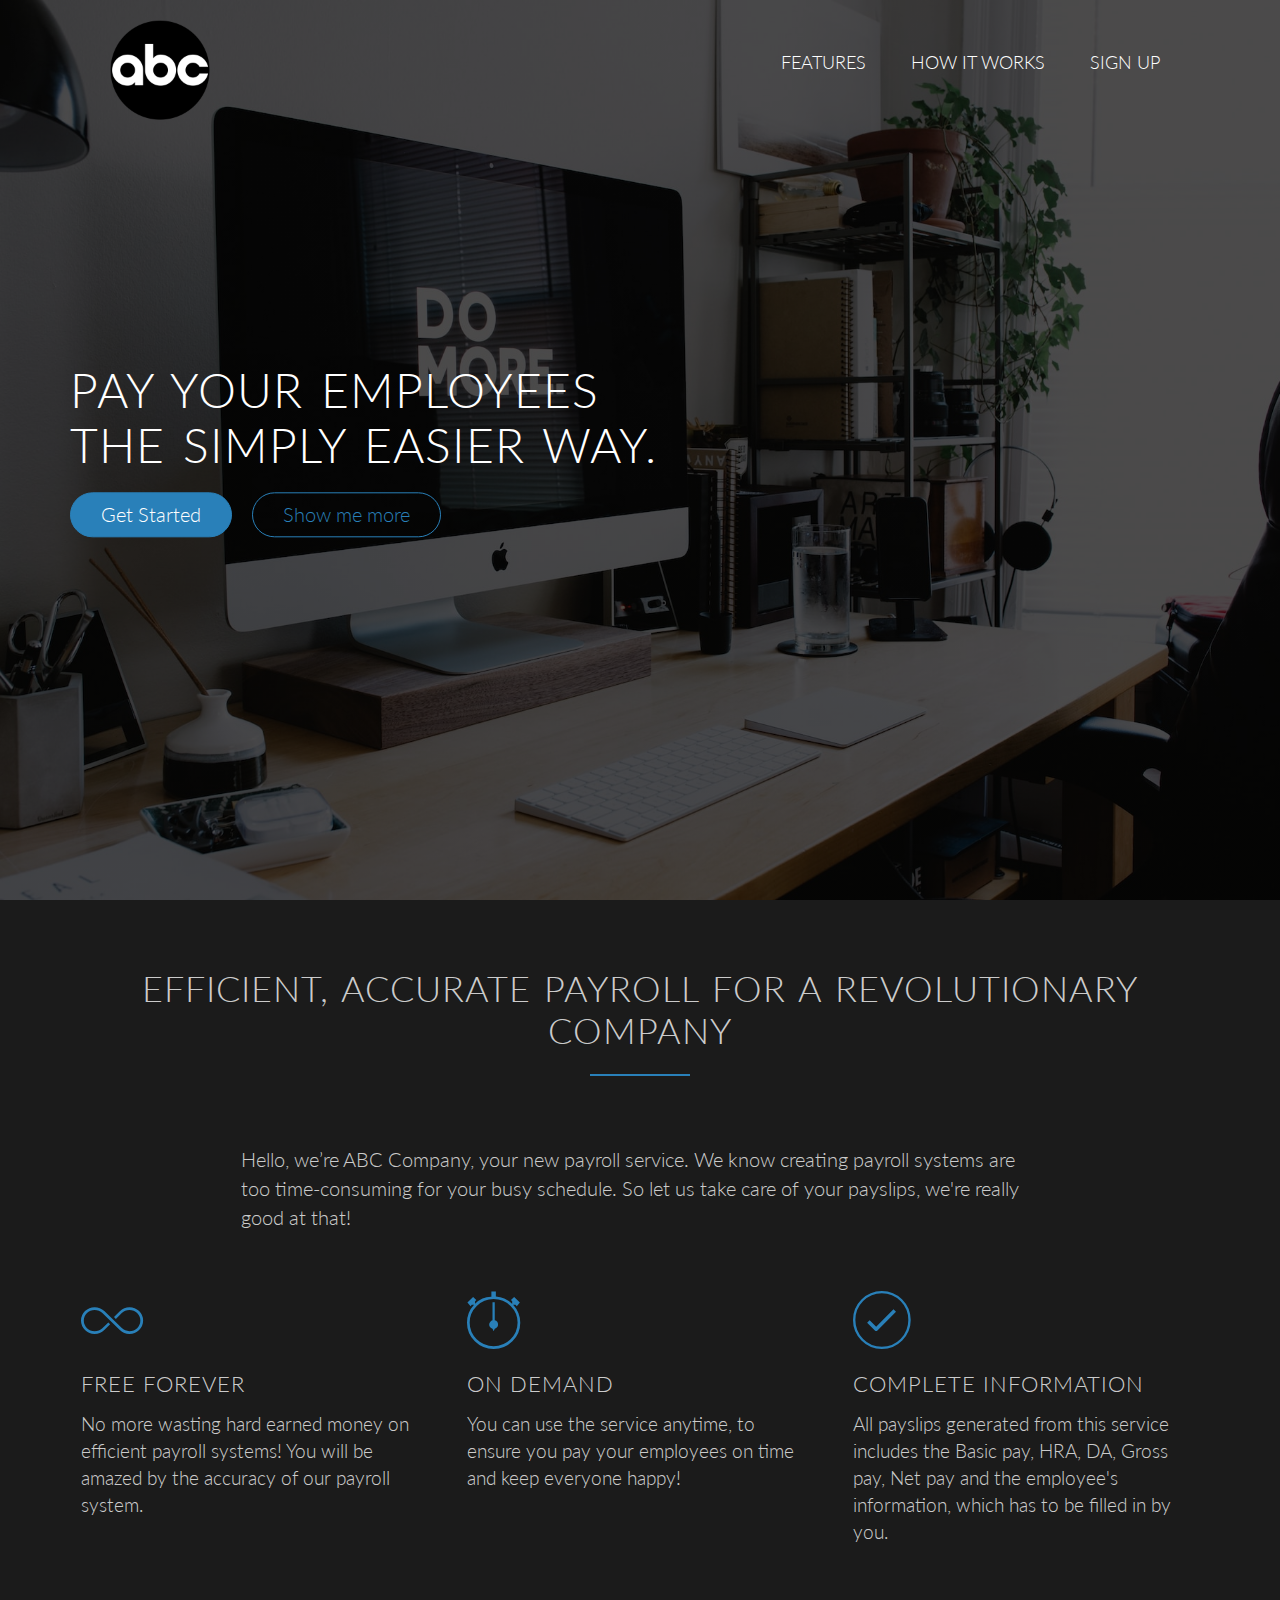
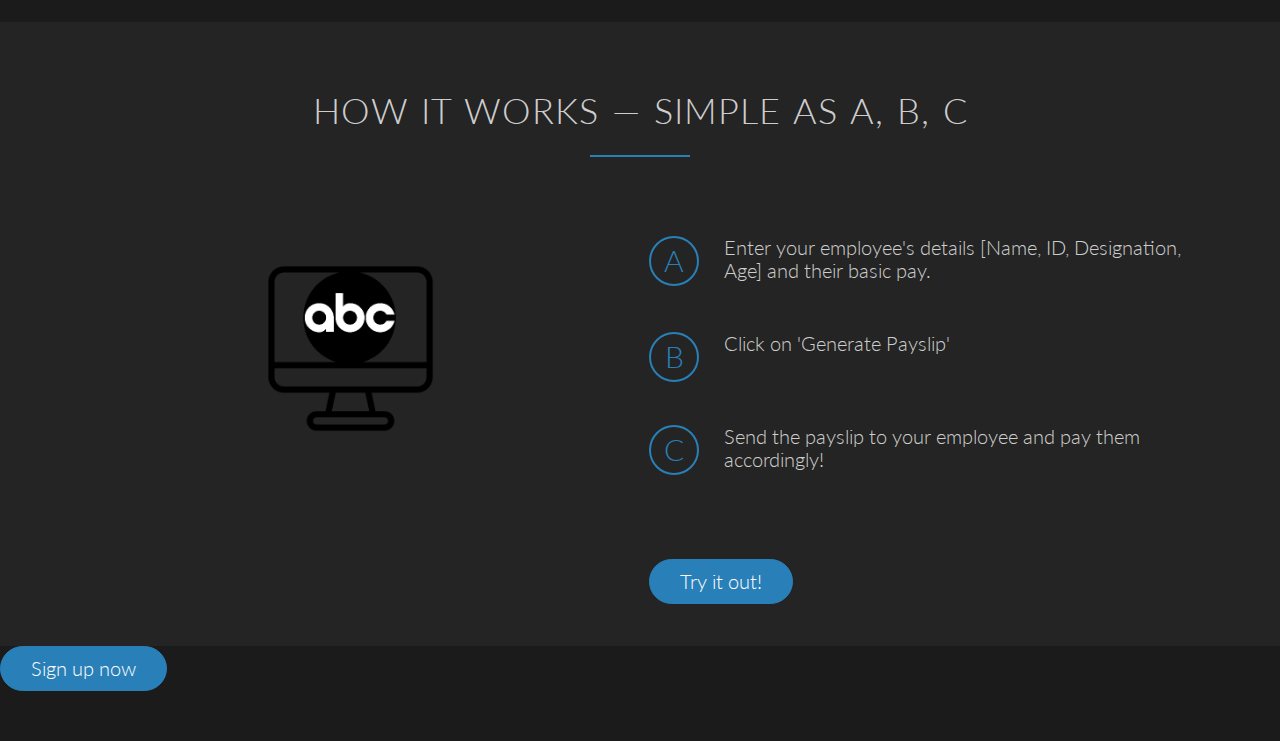
==== commit 0f7d4268: "section-sign-up 01" ====
--- a/index.html
+++ b/index.html
@@ -101,9 +101,11 @@
       </div>
     </section>
 
-    <div>
-      <a href="#" class="btn btn-full">Sign up now</a>
-    </div>
+    <section class="section-sign-up">
+      <div>
+        <a href="#" class="btn btn-full">Sign up now</a>
+      </div>
+    </section>
 
   </body>
 
--- a/resources/css/style.css
+++ b/resources/css/style.css
@@ -307,3 +307,11 @@
   font-size: 150%;
   margin-right: 25px;
 }
+
+/*----------------------------------------------------
+-----------------------SIGN UP------------------------
+------------------------------------------------------*/
+
+.section-sign-up {
+  padding-bottom: 50px;
+}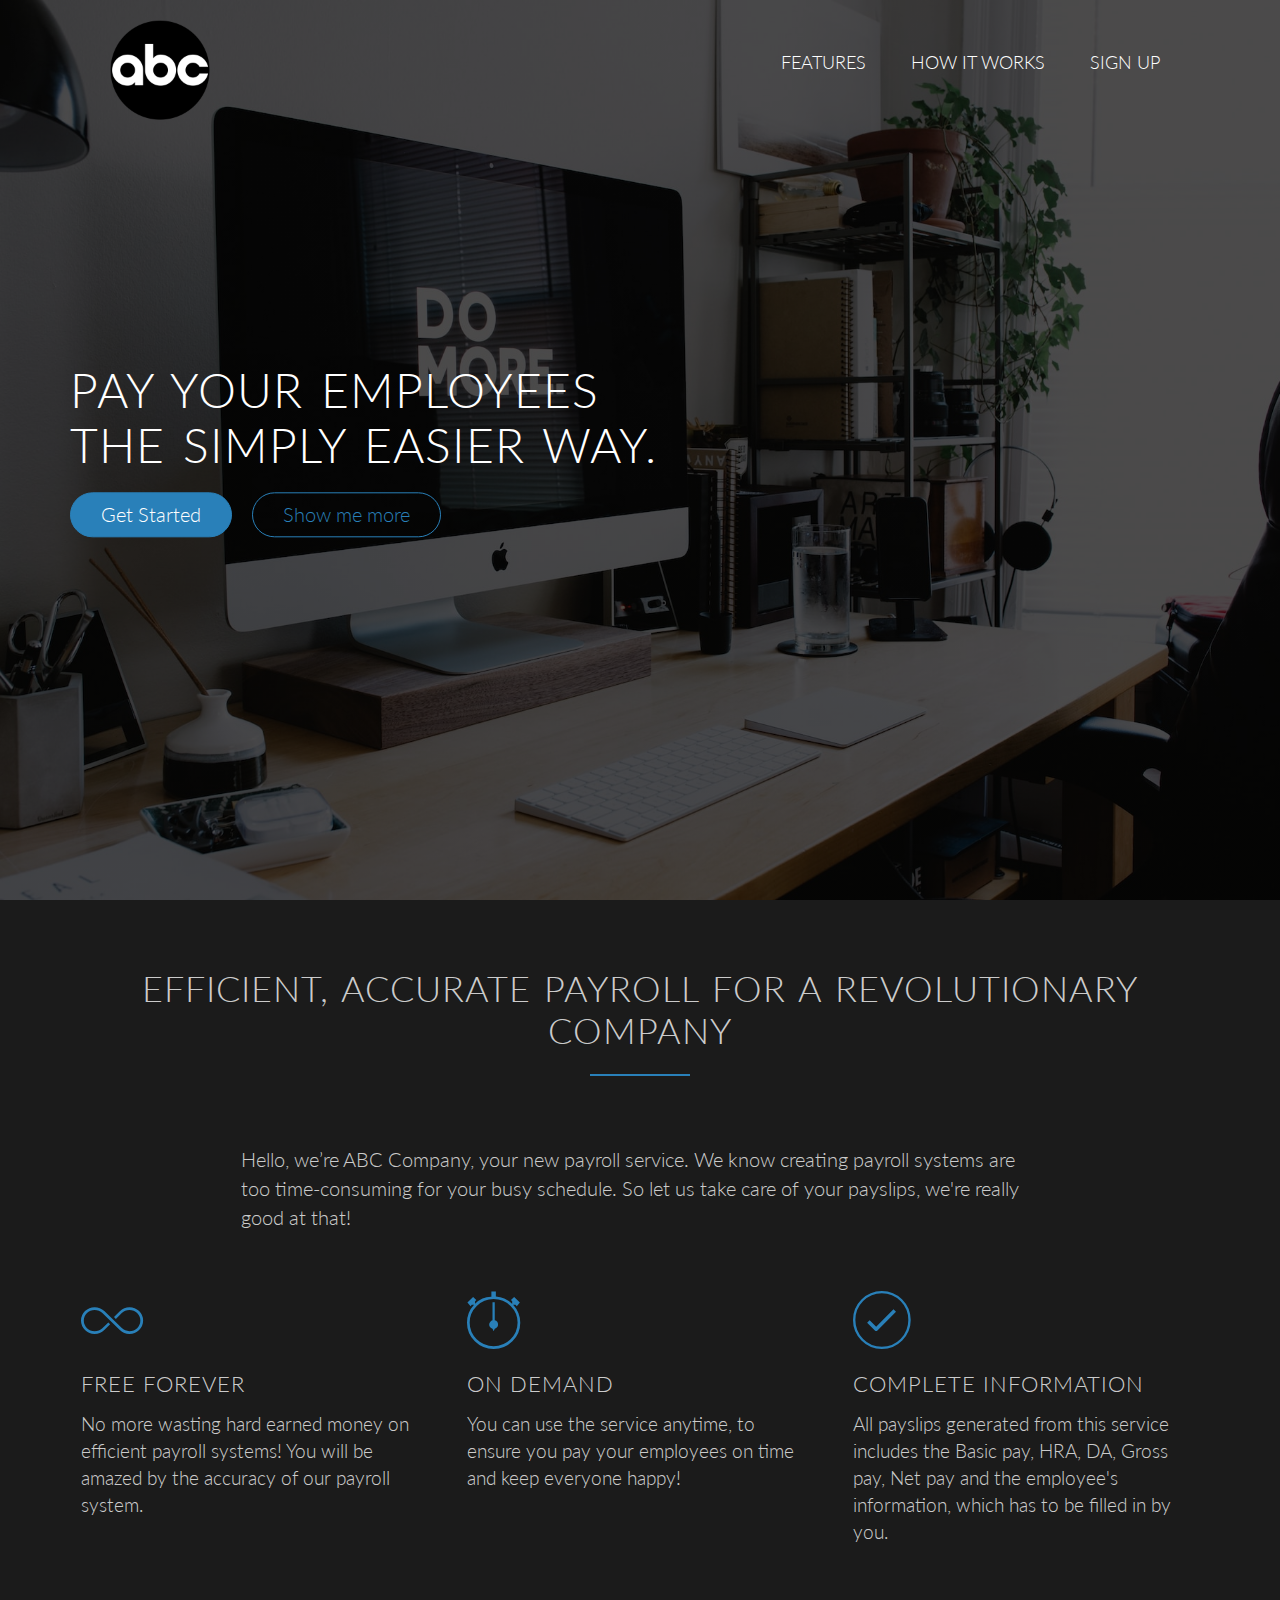
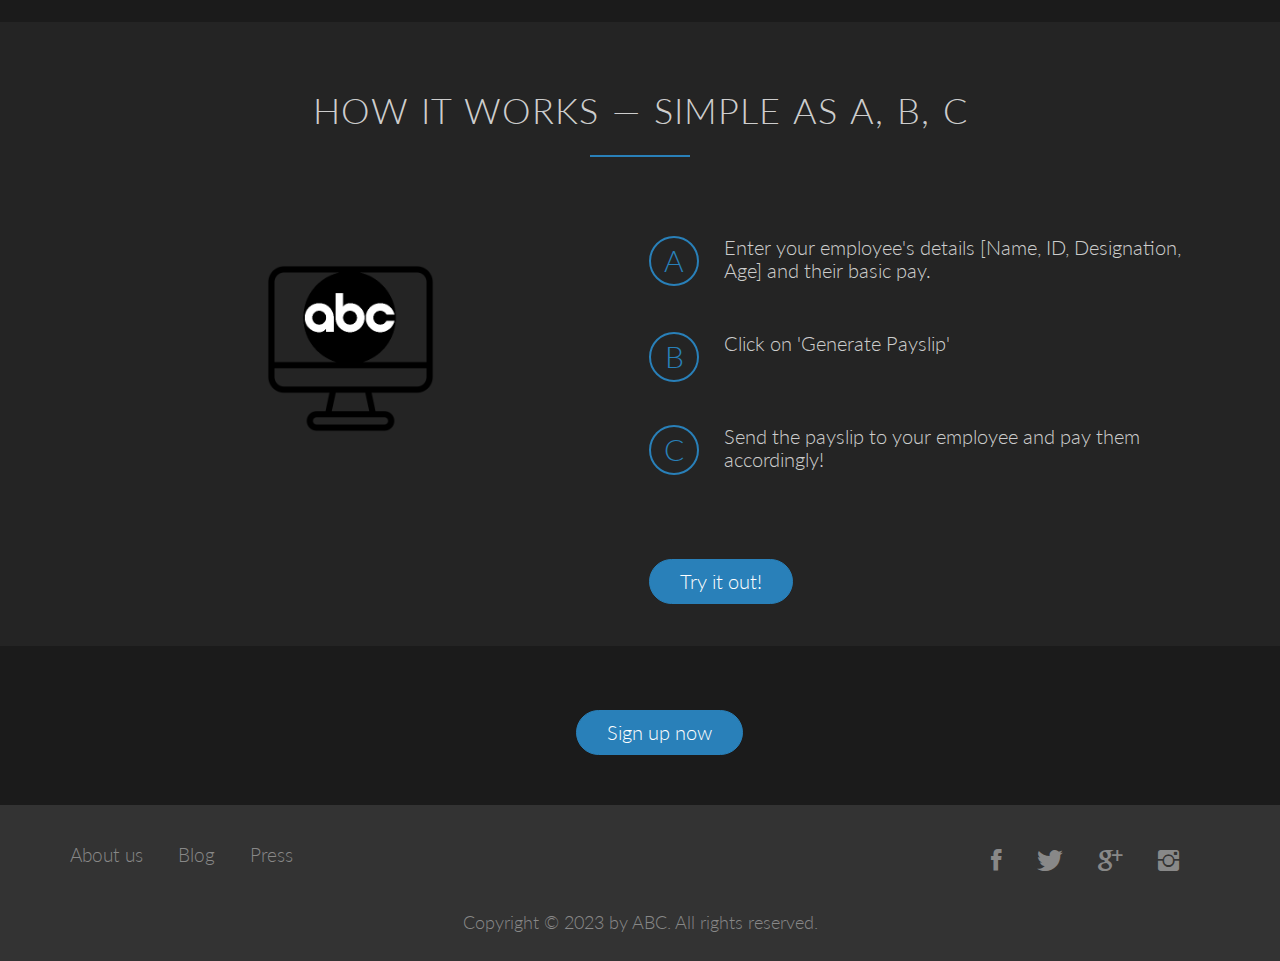
==== commit fb14bfa0: "Final Project Upload" ====
--- a/index.html
+++ b/index.html
@@ -1,112 +1,131 @@
 <!DOCTYPE html>
 <html>
-    
-  <head>
-    <link rel="stylesheet" type="text/css" href="vendors/css/normalize.css" />
-    <link rel="stylesheet" type="text/css" href="vendors/css/grid.css" />
-    <link rel="stylesheet" type="text/css" href="vendors/css/ionicons.min.css"/>
-    <link rel="stylesheet" type="text/css" href="resources/css/style.css" />
-    <link rel="preconnect" href="https://fonts.gstatic.com"/>
-    <link href="https://fonts.googleapis.com/css2?family=Lato:ital,wght@0,100;0,300;0,400;1,300&display=swap" rel="stylesheet"/>
-    <title>ABC Employee Payroll</title>
-  </head>
+    <head>
+        <link rel="stylesheet" type="text/css" href="vendors/css/normalize.css">
+        <link rel="stylesheet" type="text/css" href="vendors/css/grid.css">
+        <link rel="stylesheet" type="text/css" href="vendors/css/ionicons.min.css">
+        <link rel="stylesheet" type="text/css" href="resources/css/style.css">
+        <link rel="preconnect" href="https://fonts.gstatic.com">
+        <link href="https://fonts.googleapis.com/css2?family=Lato:ital,wght@0,100;0,300;0,400;1,300&display=swap" rel="stylesheet">
+        <title>ABC Employee Payroll</title>
+    </head>
 
-  <body>
+    <body>
+        <header>
+            <nav>
+                <div class="row">
+                   <img src="resources/img/logo.png" alt="ABC Company Logo" class="logo">
+                   <ul class="main-nav">
+                       <li><a href="#features">Features</a></li>
+                       <li><a href="#steps">How it works</a></li>
+                       <!--<li><a href="#">Why us</a></li>-->
+                       <li><a href="./payroll.html">Sign Up</a></li>
+                   </ul>
+                </div>
+            </nav>
+            <div class="hero-text-box">
+                <h1>Pay your employees<br>The simply easier way.</h1>
+                <a class="btn btn-full" href="./payroll.html">Get Started</a>
+                <a class="btn btn-ghost" href="#features">Show me more</a>
+            </div>
+        </header>
 
-    <header>
-      <nav>
-        <div class="row">
-          <img src="resources/img/logo.png" alt="ABC Company Logo" class="logo"/>
-          <ul class="main-nav">
-            <li><a href="#">Features</a></li>
-            <li><a href="#">How it works</a></li>
-            <!--<li><a href="#">Why us</a></li>-->
-            <li><a href="#">Sign Up</a></li>
-          </ul>
-        </div>
-      </nav>
+        <section id="features" class="section-features">
+            <div class="row">
+                <h2>Efficient, accurate payroll for a revolutionary company</h2>
+                <p class="long-copy">
+                    Hello, we’re ABC Company, your new payroll service. We know creating payroll systems are too time-consuming for your busy schedule. So let us take care of your payslips, we're really good at that!
+                </p>
+            </div>
 
-      <div class="hero-text-box">
-        <h1>Pay your employees <br/>The simply easier way.</h1>
-        <a class="btn btn-full" href="#">Get Started</a>
-        <a class="btn btn-ghost" href="#">Show me more</a>
-      </div>
-    </header>
+            <div class="row">
+                <div class="col span-1-of-3 box">
+                    <i class="ion-ios-infinite-outline icon-big"></i>
+                   <h3>Free Forever</h3>
+                   <p>
+                    No more wasting hard earned money on efficient payroll systems! You will be amazed by the accuracy of our payroll system.
+                  </p>
+               </div>
 
-    <section class="section-features">
-      <div class="row">
-        <h2>Efficient, accurate payroll for a revolutionary company</h2>
-        <p class="long-copy">
-          Hello, we’re ABC Company, your new payroll service. We know creating payroll systems are too time-consuming for your busy schedule. So let us take care of your payslips, we're really good at that!
-        </p>
-      </div>
+               <div class="col span-1-of-3 box">
+                   <i class="ion-ios-stopwatch-outline icon-big"></i>
+                   <h3>On Demand</h3>
+                   <p>
+                    You can use the service anytime, to ensure you pay your employees on time and keep everyone happy!
+                   </p>
+               </div>
+            
+               <div class="col span-1-of-3 box">
+                    <i class="ion-ios-checkmark-outline icon-big"></i>
+                    <h3>Complete Information</h3>
+                    <p>
+                     All payslips generated from this service includes the Basic pay, HRA, DA, Gross pay, Net pay and the employee's information, which has to be filled in by you.
+                    </p>
+               </div>
+            </div>               
+        </section>
 
-      <div class="row">
-        <div class="col span-1-of-3 box">
-          <i class="ion-ios-infinite-outline icon-big"></i>
-          <h3>Free Forever</h3>
-          <p>
-            No more wasting hard earned money on efficient payroll systems! You will be amazed by the accuracy of our payroll system.
-          </p>
-        </div>
+        <section id="steps" class="section-steps">
+            <div class="row">
+              <h2>How it works &mdash; Simple as A, B, C</h2>
+            </div>
+      
+            <div class="row">
+              <div class="col span-1-of-2">
+                <img src="resources/img/interface-monitor.png" alt="Payroll interface on monitor" class="interface"/>
+              </div>
+      
+                <div class="col span-1-of-2">
+                    <div class="works-step">
+                        <div>A</div>
+                        <p>Enter your employee's details [Name, ID, Designation, Age] and their basic pay.</p>
+                    </div>
 
-        <div class="col span-1-of-3 box">
-          <i class="ion-ios-stopwatch-outline icon-big"></i>
-          <h3>On Demand</h3>
-          <p>
-            You can use the service anytime, to ensure you pay your employees on time and keep everyone happy!
-          </p>
-        </div>
-  <!------->
-        <div class="col span-1-of-3 box">
-          <i class="ion-ios-checkmark-outline icon-big"></i>
-          <h3>Complete Information</h3>
-          <p>
-            All payslips generated from this service includes the Basic pay, HRA, DA, Gross pay, Net pay and the employee's information, which has to be filled in by you.
-          </p>
-        </div>
-      </div>
-    </section>
+                    <div class="works-step">
+                        <div>B</div>
+                        <p>Click on 'Generate Payslip'</p>
+                    </div>
 
-    <section class="section-steps">
-      <div class="row">
-        <h2>How it works &mdash; Simple as A, B, C</h2>
-      </div>
+                    <div class="works-step">
+                        <div>C</div>
+                        <p>Send the payslip to your employee and pay them accordingly!</p>
+                    </div>
 
-      <div class="row">
-        <div class="col span-1-of-2">
-          <img src="resources/img/interface-monitor.png" alt="Payroll interface on monitor" class="interface"/>
-        </div>
+                    <a class="btn btn-full" href="#">Try it out!</a>
+                </div>
+            </div>
+        </section>
 
-        <div class="col span-1-of-2">
-          <div class="works-step">
-            <div>A</div>
-            <p>
-              Enter your employee's details [Name, ID, Designation, Age] and their basic pay.
-            </p>
-          </div>
+        <section class="section-sign-up">
+            <div>
+              <a href="./payroll.html" class="btn btn-full">Sign up now</a>
+            </div>
+        </section>
 
-          <div class="works-step">
-            <div>B</div>
-            <p>Click on 'Generate Payslip'</p>
-          </div>
-
-          <div class="works-step">
-            <div>C</div>
-            <p>Send the payslip to your employee and pay them accordingly!</p>
-          </div>
-
-          <a class="btn btn-full" href="#">Try it out!</a>
-        </div>
-      </div>
-    </section>
-
-    <section class="section-sign-up">
-      <div>
-        <a href="#" class="btn btn-full">Sign up now</a>
-      </div>
-    </section>
-
-  </body>
+        <footer>
+            <div class="row">
+                <div class="col span 1-of-2">
+                    <ul class="footer-nav">
+                        <li><a href="#">About us</a></li>
+                        <li><a href="#">Blog</a></li>
+                        <li><a href="#">Press</a></li>
+                    </ul>
+                </div>
+                <div class="col span 1-of-2">
+                    <ul class="social-links">
+                        <li><a href="#"><i class="ion-social-facebook"></i></a></li>
+                        <li><a href="#"><i class="ion-social-twitter"></i></a></li>
+                        <li><a href="#"><i class="ion-social-googleplus"></i></a></li>
+                        <li><a href="#"><i class="ion-social-instagram"></i></a></li>
+                    </ul>
+                </div>
+            </div>
+            <div class="row">
+                <p>
+                    Copyright &copy; 2023 by ABC. All rights reserved.
+                </p>
+            </div>
+        </footer>
+    </body>
 
 </html>--- a/resources/css/style.css
+++ b/resources/css/style.css
@@ -8,123 +8,134 @@
 ---------------------------------------------------------*/
 
 * {
-  margin: 0;
-  padding: 0;
-  box-sizing: border-box;
+    margin: 0;
+    padding: 0;
+    box-sizing: border-box;
 }
 
 html {
-  background-color: #1b1b1b;
-  color: rgba(253, 253, 253, 0.801);
-  font-family: "Lato", "Arial", sans-serif;
-  font-weight: 300;
-  font-size: 20px;
-  text-rendering: optimizeLegibility;
-}
-
-.clearfix {
-  zoom: 1;
-}
+    background-color: #1b1b1b;
+    color: #fdfdfdcc;
+    font-family: 'Lato', 'Arial', sans-serif;
+    font-weight: 300;
+    font-size: 20px;
+    text-rendering: optimizeLegibility;
+}
+
+.clearfix {zoom: 1}
 .clearfix:after {
-  content: "-";
-  clear: both;
-  display: block;
-  height: 0;
-  visibility: hidden;
-}
-
-/*****/
+    content: '-';
+    clear: both;
+    display: block;
+    height: 0;
+    visibility: hidden;
+}
+
 /*---------------------------------------------------------------
 -----------------------REUSABLE COMPONENTS-----------------------
 -----------------------------------------------------------------*/
 
 .row {
-  max-width: 1140px;
-  margin: 0 auto;
+    max-width: 1140px;
+    margin: 0 auto;
 }
 
 .section {
-  padding: 80px 0;
+    padding: 80px 0;
 }
 
 .box {
-  padding: 1%;
+    padding: 1%;
 }
 
 /*-----------------------HEADINGS-----------------------*/
 
 h1,
 h2,
-h3 {
-  font-weight: 300;
-  text-transform: uppercase;
-  letter-spacing: 1px;
+h3 { 
+    font-weight: 300;
+    text-transform: uppercase;
+    letter-spacing: 1px; 
 }
 
 h1 {
-  margin-top: 0;
-  margin-bottom: 20px;
-  color: #fff;
-  font-size: 240%;
-  word-spacing: 4px;
-}
-
-h2 {
-  font-size: 180%;
-  word-spacing: 2px;
-  text-align: center;
-  margin: 6% 0%;
-}
-
-h3 {
-  font-size: 110%;
-  margin-bottom: 15px;
+    margin-top: 0;
+    margin-bottom: 20px;
+    color: #fff;
+    font-size: 240%;
+    word-spacing: 4px;
+}
+
+h2{
+    font-size: 180%;
+    word-spacing: 2px;
+    text-align: center;
+    margin: 6% 0%;
+}
+
+h3{
+    font-size: 110%;
+    margin-bottom: 15px;
 }
 
 h2:after {
-  display: block;
-  height: 2px;
-  background-color: #2980b9;
-  content: " ";
-  width: 100px;
-  margin: 0 auto;
-  margin-top: 23px;
-}
+    display: block;
+    height: 2px;
+    background-color: #2980b9;
+    content: " ";
+    width: 100px;
+    margin: 0 auto;
+    margin-top: 23px;
+}
+
 
 /*-----------------------PARAGRAPHS-----------------------*/
 
 .long-copy {
-  line-height: 145%;
-  width: 70%;
-  margin-left: 15%;
-}
-
+    line-height: 145%;
+    width: 70%;
+    margin-left: 15%;
+}
+  
 .box p {
-  font-size: 93%;
-  line-height: 145%;
+    font-size: 93%;
+    line-height: 145%;
 }
 
 /*-----------------------ICONS-----------------------*/
 
 .icon-big {
-  font-size: 355%;
-  display: block;
-  color: #2980b9;
-  margin-bottom: 10px;
-}
-
+    font-size: 355%;
+    display: block;
+    color: #2980b9;
+    margin-bottom: 10px;
+}
+  
 .icon-small {
-  display: inline-block;
-  width: 30px;
-  text-align: center;
-  color: #2980b9;
-  font-size: 120%;
-  margin-right: 10px;
-
-  /*secrets to allign text and icons*/
-  line-height: 120%;
-  vertical-align: middle;
-  margin-top: -5px;
+    display: inline-block;
+    width: 30px;
+    text-align: center;
+    color: #2980b9;
+    font-size: 120%;
+    margin-right: 10px;
+  
+    /*secret to allign text and icons*/
+    line-height: 120%;
+    vertical-align: middle;
+    margin-top: -5px;
+}
+
+/*-----------------------PARAGRAPHS-----------------------*/
+
+.long-copy {
+    line-height: 145%;
+    width: 70%;
+    margin-left: 15%;
+}
+  
+.box p {
+    font-size: 93%;
+    line-height: 145%;
 }
 
 /*-----------------------LINKS------------------------*/
@@ -191,73 +202,74 @@
   color: #fff;
 }
 
+
 /*----------------------------------------------------
 -------------------------HEADER-----------------------
 ------------------------------------------------------*/
 
 header {
-  background-image: linear-gradient(rgba(0, 0, 0, 0.7), rgba(0, 0, 0, 0.7)),
-    url(img/hero.jpg);
-  background-size: cover;
-  background-position: center;
-  height: 100vh;
-  background-attachment: fixed;
+    background-image: linear-gradient(rgba(0, 0, 0, 0.700), rgba(0, 0, 0, 0.70)), url(img/hero.jpg);
+    background-size: cover;
+    background-position: center;
+    height: 100vh;
+    background-attachment: fixed;
 }
 
 .hero-text-box {
-  position: absolute;
-  width: 1140px;
-  top: 50%;
-  left: 50%;
-  transform: translate(-50%, -50%);
+    position: absolute;
+    width: 1140px;
+    top: 50%;
+    left: 50%;
+    transform: translate(-50%, -50%);
 }
 
 .logo {
-  height: 100px;
-  width: auto;
-  float: left;
-  margin-top: 20px;
-  margin-left: 40px;
+    height: 100px;
+    width: auto;
+    float: left;
+    margin-top: 20px;
+    margin-left: 40px;
 }
 
 .main-nav {
-  float: right;
-  list-style: none;
-  margin-top: 50px;
-  margin-right: 50px;
+    float: right;
+    list-style: none;
+    margin-top: 50px;
+    margin-right: 50px;
 }
 
 .main-nav li {
-  display: inline;
-  margin-left: 40px;
+    display: inline;
+    margin-left: 40px;
 }
 
 .main-nav li a:link,
 .main-nav li a:visited {
-  padding: 8px 0px;
-  color: #fff;
-  text-decoration: none;
-  text-transform: uppercase;
-  font-size: 90%;
-  border-bottom: 2px solid transparent;
-  transition: border-bottom 0.4s;
+    padding: 8px 0px;
+    color: #fff;
+    text-decoration: none;
+    text-transform: uppercase;
+    font-size: 90%;
+    border-bottom: 2px solid transparent;
+    transition: border-bottom 0.4s;
 }
 
 .main-nav li a:hover,
 .main-nav li a:active {
-  border-bottom: 2px solid #2980b9;
-}
+    border-bottom: 2px solid #2980b9;
+}
+
 
 /*----------------------------------------------------
 -------------------------FEATURES---------------------
 ------------------------------------------------------*/
 
 .section-features {
-  margin-bottom: 53px;
-}
-
+    margin-bottom: 53px;
+}
+  
 .section-features .long-copy {
-  margin-bottom: 25px;
+    margin-bottom: 25px;
 }
 
 /*----------------------------------------------------
@@ -265,47 +277,47 @@
 ------------------------------------------------------*/
 
 .section-steps {
-  background-color: #242424;
-  padding-bottom: 30px;
-}
-
+    background-color: #242424;
+    padding-bottom: 30px;
+}
+  
 .steps-box:first-child {
-  text-align: right;
-  padding-right: 3%;
-  margin-top: 30px;
-}
-
+    text-align: right;
+    padding-right: 3%;
+    margin-top: 30px;
+}
+  
 .steps-box:last-child {
-  padding-left: 3%;
-  margin-top: 70px;
+    padding-left: 3%;
+    margin-top: 70px;
 }
 
 .interface {
-  width: 40%;
-  margin-left: 30%;
-  margin-bottom: 4%;
-}
-
+    width: 40%;
+    margin-left: 30%;
+    margin-bottom: 4%;
+}
+  
 .works-step {
-  margin-bottom: 50px;
+    margin-bottom: 50px;
 }
 
 .works-step:last-of-type {
-  margin-bottom: 88px;
-  margin-top: 70px;
+    margin-bottom: 88px;
+    margin-top: 70px;
 }
 
 .works-step div {
-  color: #2980b9;
-  border: 2px solid #2980b9;
-  border-radius: 50%;
-  height: 50px;
-  width: 50px;
-  text-align: center;
-  padding: 5px;
-  float: left;
-  font-size: 150%;
-  margin-right: 25px;
+    color: #2980b9;
+    border: 2px solid #2980b9;
+    border-radius: 50%;
+    height: 50px;
+    width: 50px;
+    text-align: center;
+    padding: 5px;
+    float: left;
+    font-size: 150%;
+    margin-right: 25px;
 }
 
 /*----------------------------------------------------
@@ -313,5 +325,117 @@
 ------------------------------------------------------*/
 
 .section-sign-up {
-  padding-bottom: 50px;
-}+    padding-bottom: 50px;
+    padding-left: 45%;
+    padding-top: 5%;
+}
+
+/*----------------------------------------------------
+----------------------FOOTER--------------------------
+------------------------------------------------------*/
+
+.footer-nav {
+    list-style: none;
+    float: left;
+}
+
+footer {
+    background-color: #333;
+    padding: 28px;
+    font-size: 85%;
+}
+
+.social-links {
+    list-style: none;
+    float: right;
+    margin-left: 650px;
+}
+
+.footer-nav li,
+.social-links li {
+    display: inline-block;
+    margin-right: 30px;
+}
+
+.footer-nav li a:link,
+.footer-nav li a:visited,
+.social-links li a:link,
+.social-links li a:visited {
+    text-decoration: none;
+    border: 0;
+    color: #888;
+    font-size: 113%;
+    transition: color 0.4s;
+}
+
+.footer-nav li a:hover,
+.footer-nav li a:active {
+    color: #ddd;
+}
+
+.social-links li a:link,
+.social-links li a:visited {
+    font-size: 165%;
+}
+
+.ion-social-facebook,
+.ion-social-twitter,
+.ion-social-googleplus,
+.ion-social-instagram {
+    transition: color 0.4s;
+}
+
+.ion-social-facebook:hover {
+    color: #3b5998;
+}
+
+.ion-social-twitter:hover {
+    color: #00aced;
+}
+
+.ion-social-googleplus:hover {
+    color: #dd4b39;
+}
+
+.ion-social-instagram:hover {
+    color: #517fa4;
+}
+
+footer p {
+    color: #888;
+    text-align: center;
+    margin-top: 25px;
+    font-size: 103%;
+}
+
+/** ============================================================================================================ **/
+
+/*----------------------------------------------------
+---------------------PAYROLL--------------------------
+------------------------------------------------------*/
+
+.payroll-system {
+    width: 60%;
+    margin: 0 auto;
+    padding-bottom: 40px;
+}
+
+input[type=text],
+select,
+textarea {
+    width: 100%;
+    padding: 7px;
+    border-radius: 3px;
+    border: 1px solid #ccc;
+}
+
+textarea {
+    height: 118px;
+}
+
+.output{
+    margin-top: 25px;
+    margin-left: 28%;
+}
+
+*:focus {outline:none};
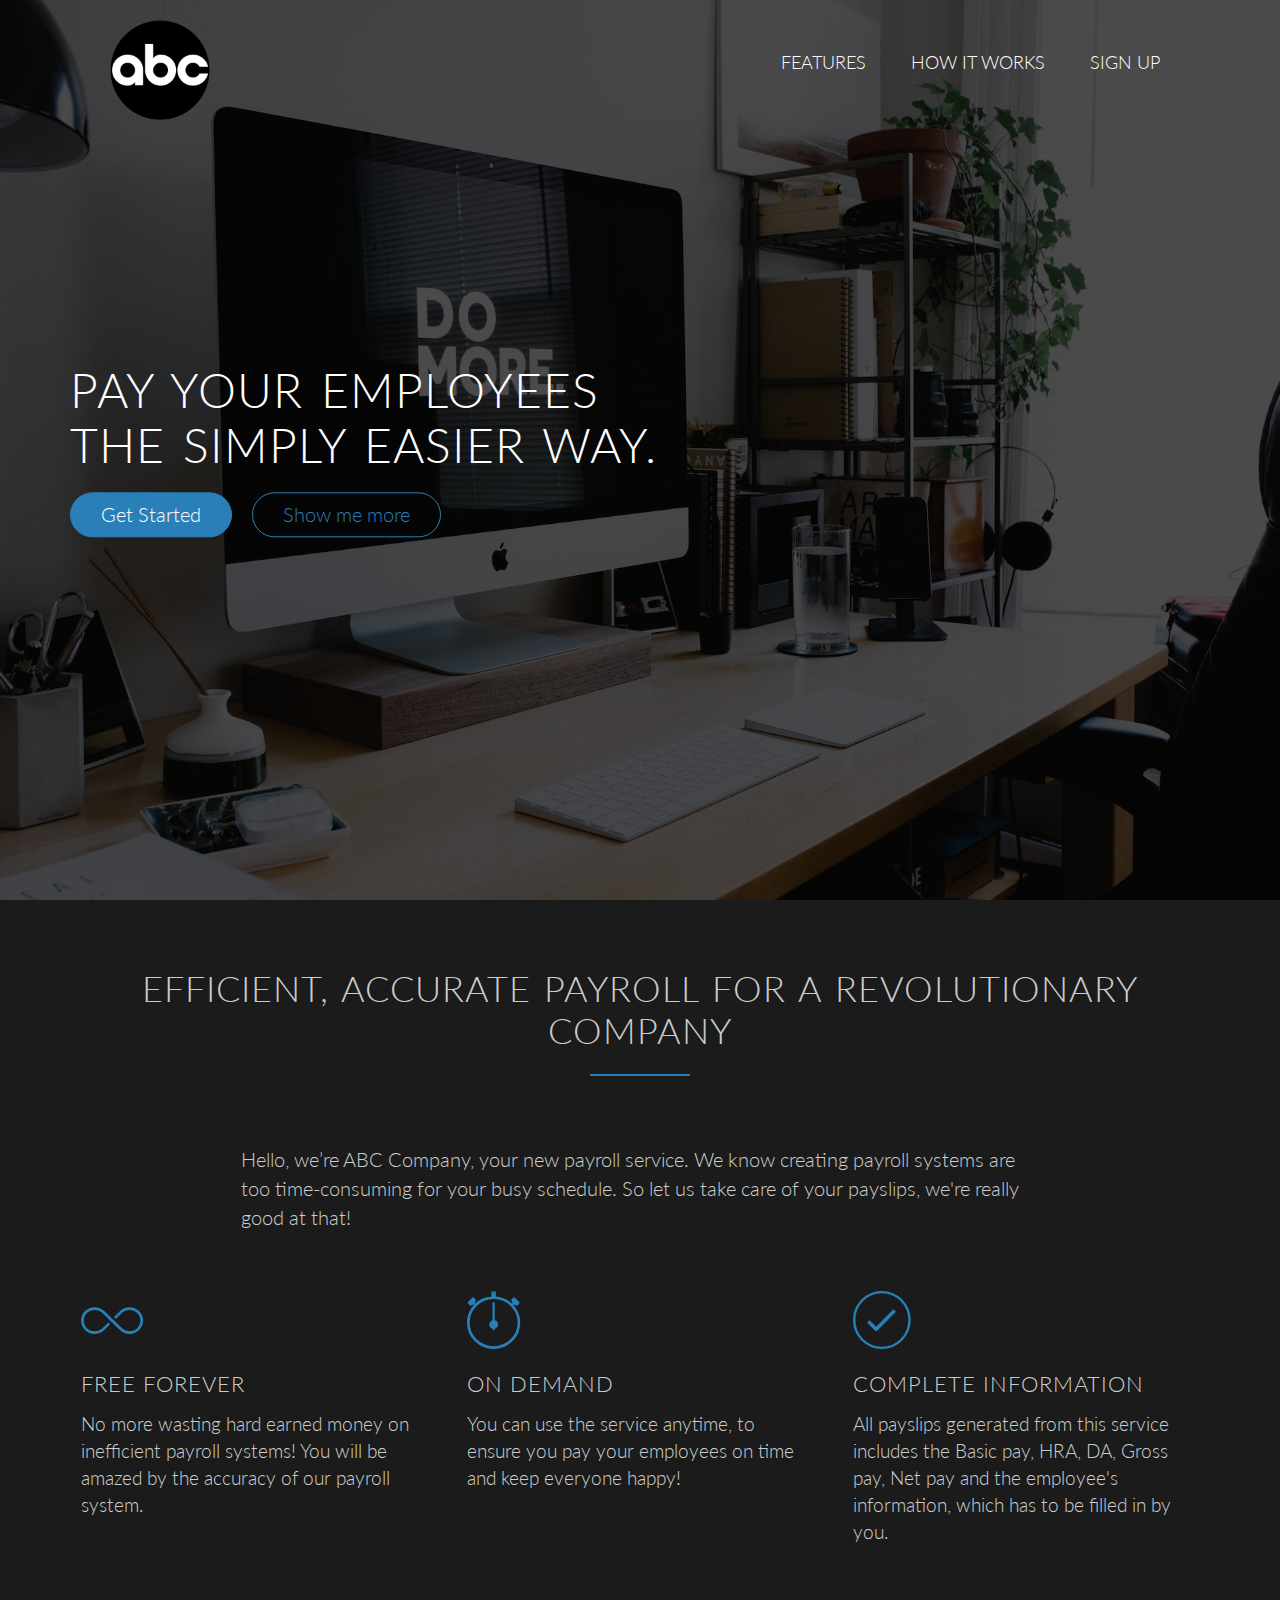
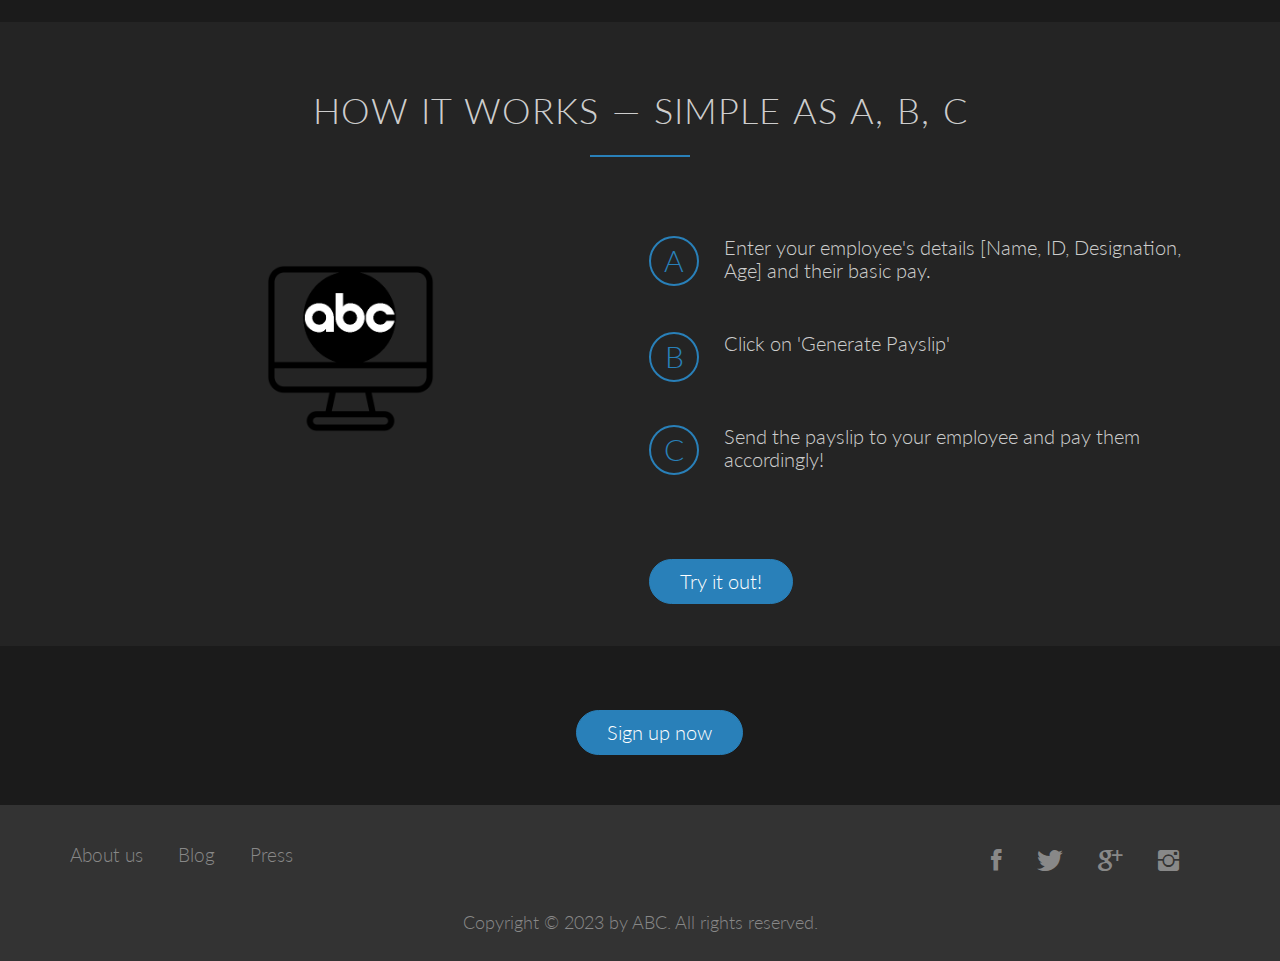
==== commit 165df3df: "Update index.html" ====
--- a/index.html
+++ b/index.html
@@ -43,7 +43,7 @@
                     <i class="ion-ios-infinite-outline icon-big"></i>
                    <h3>Free Forever</h3>
                    <p>
-                    No more wasting hard earned money on efficient payroll systems! You will be amazed by the accuracy of our payroll system.
+                    No more wasting hard earned money on inefficient payroll systems! You will be amazed by the accuracy of our payroll system.
                   </p>
                </div>
 
@@ -91,7 +91,7 @@
                         <p>Send the payslip to your employee and pay them accordingly!</p>
                     </div>
 
-                    <a class="btn btn-full" href="#">Try it out!</a>
+                    <a class="btn btn-full" href="./payroll.html">Try it out!</a>
                 </div>
             </div>
         </section>
@@ -128,4 +128,4 @@
         </footer>
     </body>
 
-</html>+</html>
